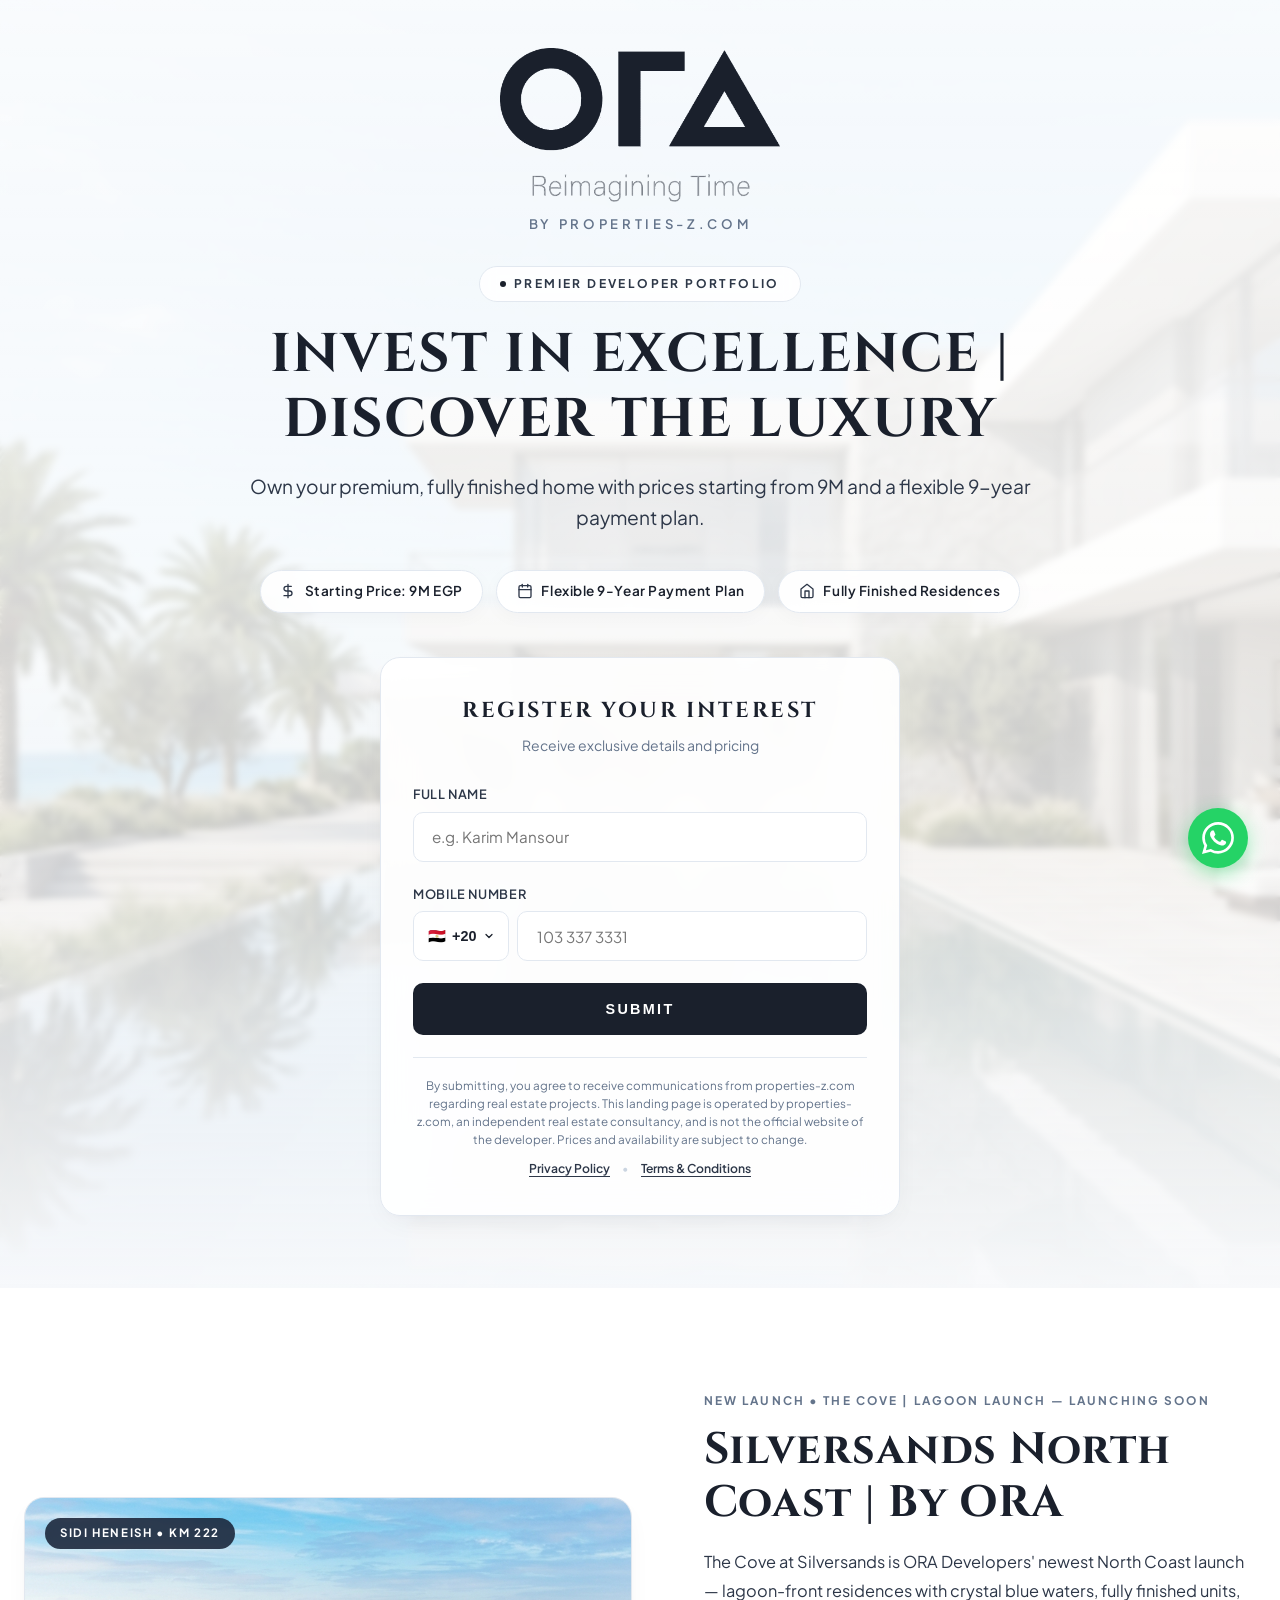
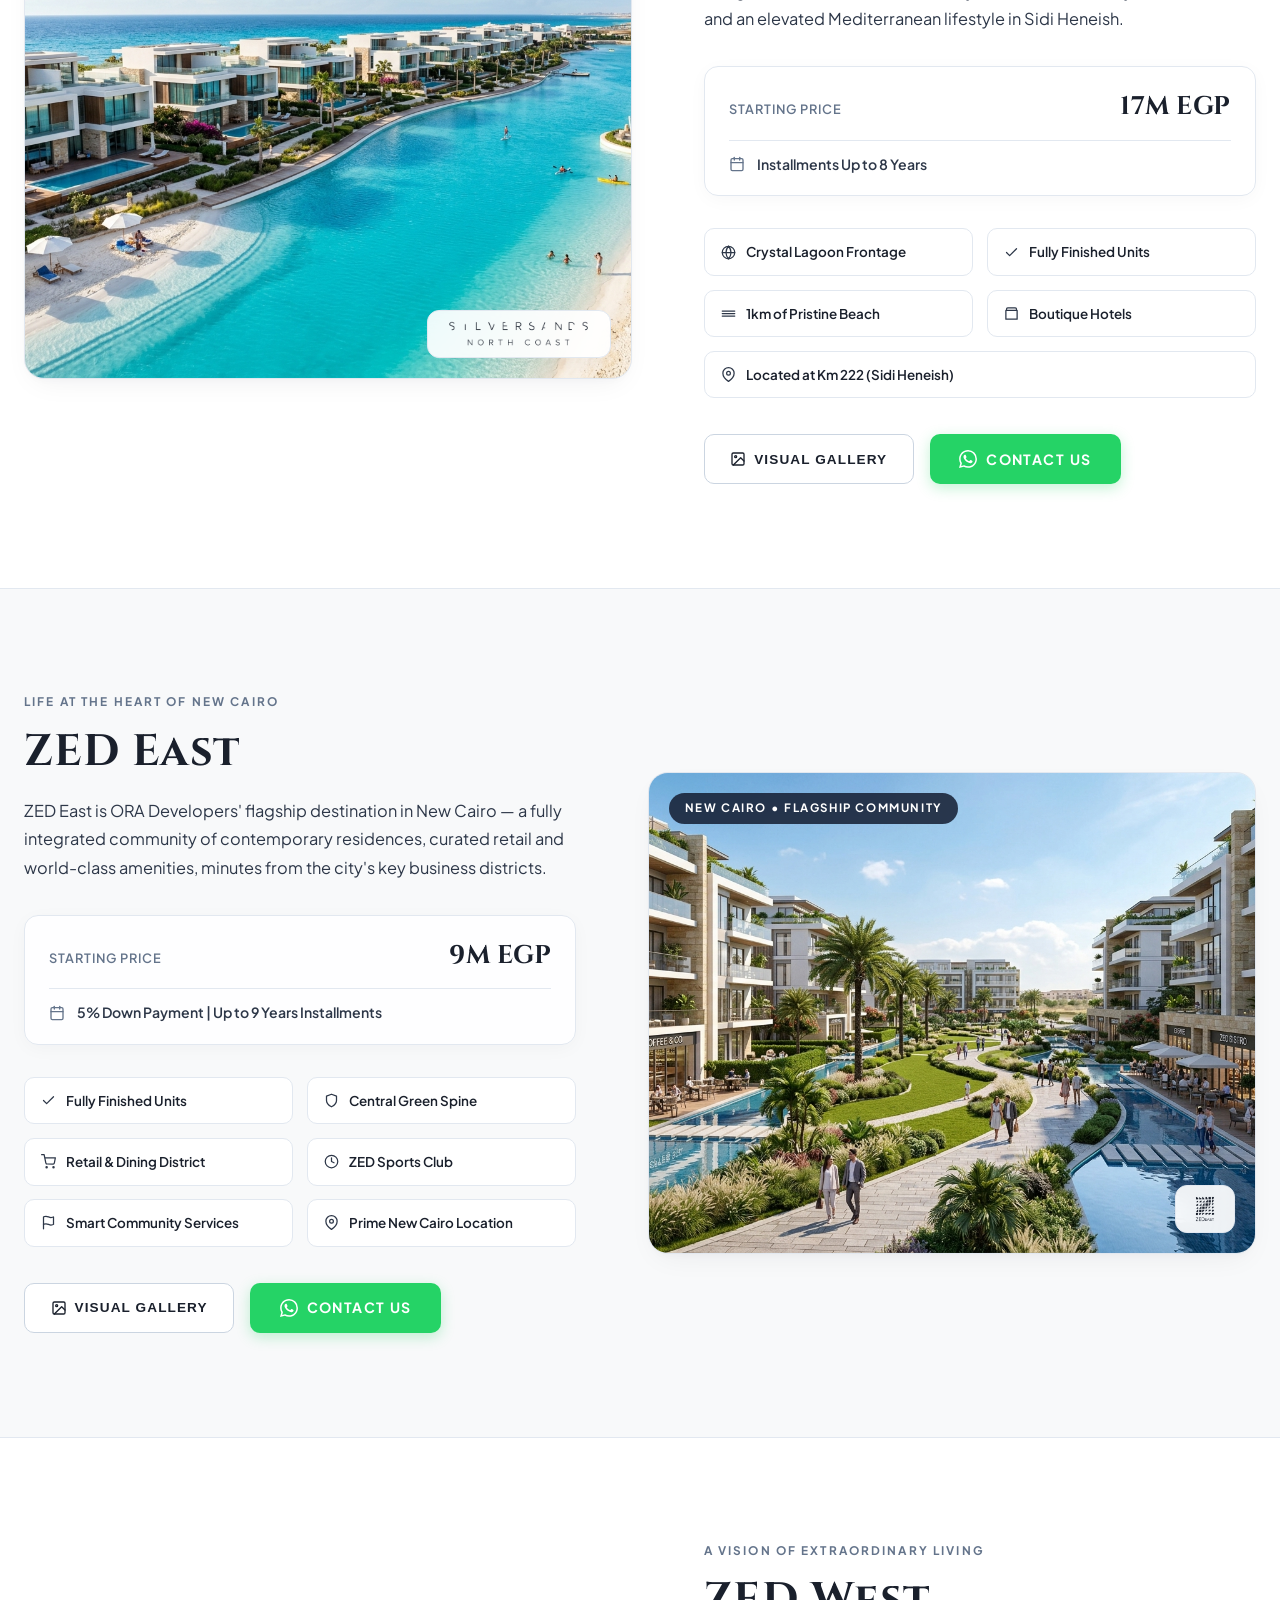
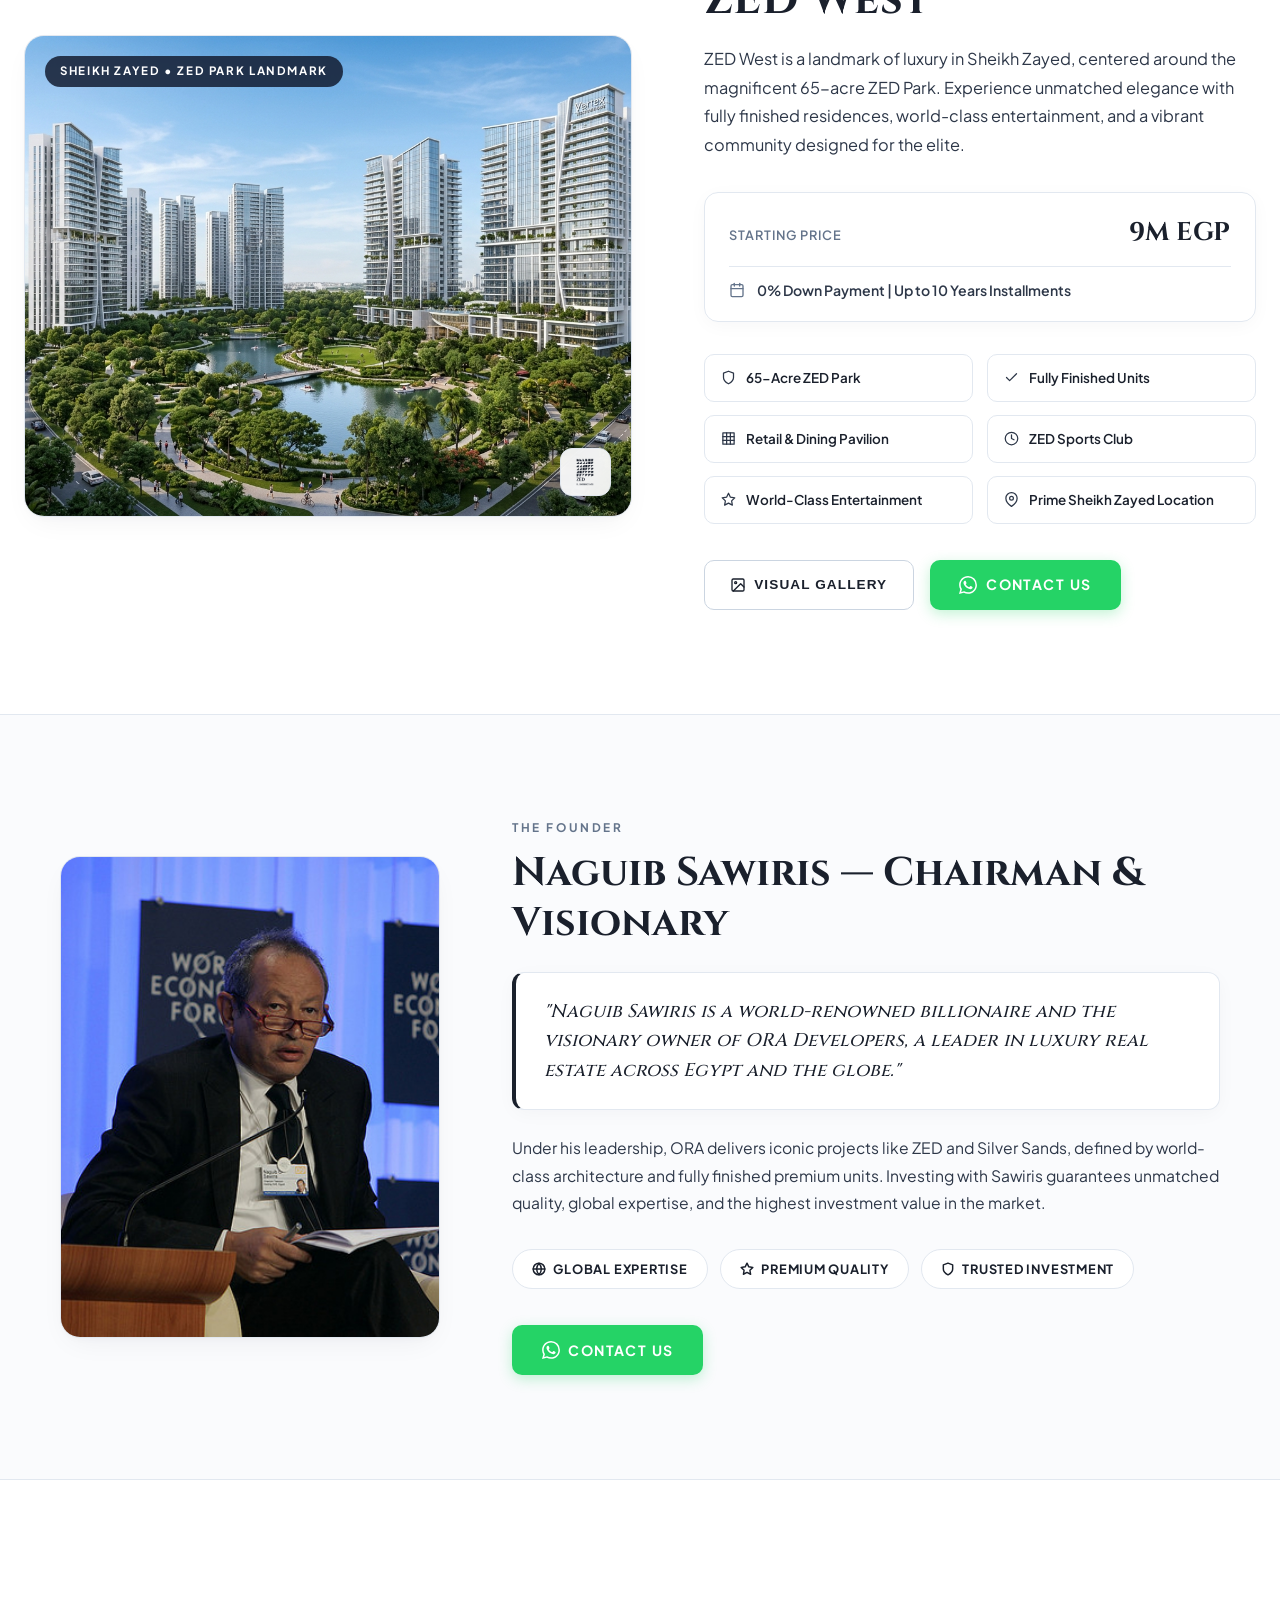
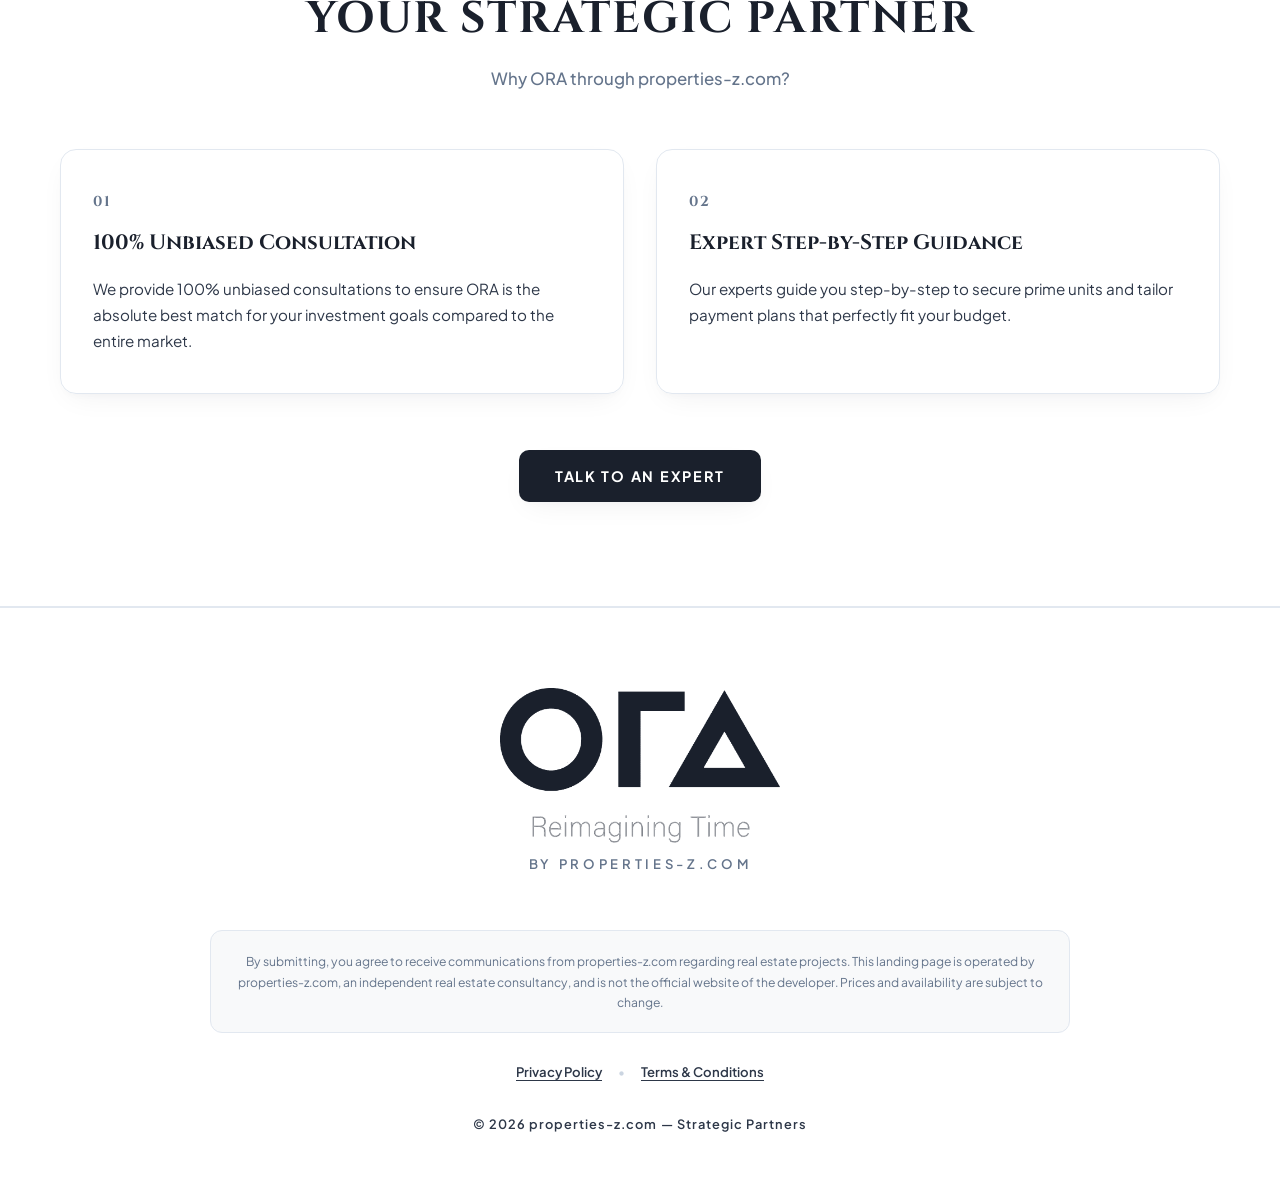
==== index.html @ 6a59c472 "Initial commit: ORA Developers premier portfolio landing page by properties-z.com" ====
<!DOCTYPE html>
<html lang="en">
<head>
  <meta charset="UTF-8">
  <meta name="viewport" content="width=device-width, initial-scale=1.0">
  <title>ORA Developers | Premier Portfolio (Silversands, ZED East & ZED West) — By properties-z.com</title>
  <meta name="description" content="Explore premier luxury developments by ORA Developers: Silversands North Coast, ZED East, and ZED West. Fully finished residences starting from 9M EGP with flexible payment plans up to 10 years.">
  
  <!-- Open Graph Meta Tags -->
  <meta property="og:title" content="ORA Developers | Premier Luxury Portfolio — By properties-z.com">
  <meta property="og:description" content="Invest in Excellence | Discover The Luxury. Silversands North Coast, ZED East, and ZED West. Fully finished residences starting from 9M EGP.">
  <meta property="og:type" content="website">
  <meta property="og:image" content="assets/images/hero.jpg">
  
  <!-- Google Fonts: Cinzel (Editorial Luxury Serif) & Plus Jakarta Sans (Modern Sans) -->
  <link rel="preconnect" href="https://fonts.googleapis.com">
  <link rel="preconnect" href="https://fonts.gstatic.com" crossorigin>
  <link href="https://fonts.googleapis.com/css2?family=Cinzel:wght@400;500;600;700;800&family=Plus+Jakarta+Sans:wght@300;400;500;600;700;800&display=swap" rel="stylesheet">
  
  <!-- Calm Luxury Stylesheet (Strict Zero Gold Policy) -->
  <link rel="stylesheet" href="assets/css/styles.css">
</head>
<body>

  <!-- =========================================================================
       1. HERO SECTION (INVEST IN EXCELLENCE — DISCOVER THE LUXURY)
       Starts directly at top of viewport (top: 0). Strictly NO Sticky Header Bar.
       ========================================================================= -->
  <header class="hero-wrapper" id="hero">
    <img src="assets/images/hero.jpg" alt="ORA Developers Luxury Master Development" class="hero-bg-image">
    <div class="hero-overlay"></div>

    <div class="hero-content">
      
      <!-- Top Center Branding: Official ORA Developers logo (Size XL) with 'By properties-z.com' -->
      <div class="brand-container">
        <img src="assets/images/ora_logo.png" alt="ORA Developers" class="official-brand-logo-xl">
        <div class="brand-subbranding">By properties-z.com</div>
      </div>

      <!-- Pre-title / Badge -->
      <div class="portfolio-badge">
        <span class="portfolio-badge-dot"></span>
        PREMIER DEVELOPER PORTFOLIO
      </div>

      <!-- Main Headline -->
      <h1 class="hero-headline">Invest in Excellence | Discover The Luxury</h1>

      <!-- Subtitle -->
      <p class="hero-subtitle">
        Own your premium, fully finished home with prices starting from 9M and a flexible 9-year payment plan.
      </p>

      <!-- Key Highlights Line (Minimalist Badges) -->
      <div class="highlights-container">
        <div class="highlight-badge">
          <svg viewBox="0 0 24 24" fill="none" stroke="currentColor" stroke-width="2" stroke-linecap="round" stroke-linejoin="round">
            <path d="M12 2v20M17 5H9.5a3.5 3.5 0 0 0 0 7h5a3.5 3.5 0 0 1 0 7H6"></path>
          </svg>
          Starting Price: 9M EGP
        </div>

        <div class="highlight-badge">
          <svg viewBox="0 0 24 24" fill="none" stroke="currentColor" stroke-width="2" stroke-linecap="round" stroke-linejoin="round">
            <rect x="3" y="4" width="18" height="18" rx="2" ry="2"></rect>
            <line x1="16" y1="2" x2="16" y2="6"></line>
            <line x1="8" y1="2" x2="8" y2="6"></line>
            <line x1="3" y1="10" x2="21" y2="10"></line>
          </svg>
          Flexible 9-Year Payment Plan
        </div>

        <div class="highlight-badge">
          <svg viewBox="0 0 24 24" fill="none" stroke="currentColor" stroke-width="2" stroke-linecap="round" stroke-linejoin="round">
            <path d="M3 9l9-7 9 7v11a2 2 0 0 1-2 2H5a2 2 0 0 1-2-2z"></path>
            <polyline points="9 22 9 12 15 12 15 22"></polyline>
          </svg>
          Fully Finished Residences
        </div>
      </div>

      <!-- Lead Capture Form (Frosted Glass Container) -->
      <div class="lead-form-card">
        <div class="form-header">
          <h2 class="form-title">REGISTER YOUR INTEREST</h2>
          <p class="form-subtitle">Receive exclusive details and pricing</p>
        </div>

        <form id="interestLeadForm">
          
          <div class="form-group">
            <label for="fullName" class="form-label">Full Name</label>
            <input type="text" id="fullName" name="fullName" class="form-input" placeholder="e.g. Karim Mansour" required>
          </div>

          <div class="form-group">
            <label for="phoneNumber" class="form-label">Mobile Number</label>
            <div class="phone-input-group">
              
              <!-- International Country Code Selector Dropdown (Default +20 Egypt) -->
              <button type="button" class="country-select-button" id="countrySelectBtn" aria-label="Select Country Code">
                <span id="selectedCountryFlag">🇪🇬</span>
                <span id="selectedCountryCodeText">+20</span>
                <svg width="12" height="12" viewBox="0 0 24 24" fill="none" stroke="currentColor" stroke-width="2.5" stroke-linecap="round" stroke-linejoin="round">
                  <polyline points="6 9 12 15 18 9"></polyline>
                </svg>
              </button>
              
              <input type="hidden" id="selectedCountryCode" name="countryCode" value="+20">

              <div class="country-dropdown-menu" id="countryDropdownMenu">
                <input type="text" class="country-search-input" id="countrySearchInput" placeholder="Search country or code...">
                <div class="country-list-scroll" id="countryListContainer">
                  <!-- Populated dynamically via JS -->
                </div>
              </div>

              <input type="tel" id="phoneNumber" name="phoneNumber" class="form-input" placeholder="103 337 3331" required>
            </div>
          </div>

          <button type="submit" id="formSubmitBtn" class="btn-submit">
            SUBMIT
          </button>

          <!-- Legal Disclaimer Notice (Location A - Below Form) -->
          <div class="form-disclaimer-box">
            <p class="legal-notice-text">
              By submitting, you agree to receive communications from properties-z.com regarding real estate projects. This landing page is operated by properties-z.com, an independent real estate consultancy, and is not the official website of the developer. Prices and availability are subject to change.
            </p>
            
            <!-- Accessibility Links (Location A) -->
            <div class="legal-links-row">
              <a href="privacy.html" class="legal-link-clean">Privacy Policy</a>
              <span style="color: #CBD5E1;">•</span>
              <a href="terms.html" class="legal-link-clean">Terms &amp; Conditions</a>
            </div>
          </div>

        </form>
      </div>

    </div>
  </header>


  <!-- =========================================================================
       2. DEDICATED PROJECT SECTIONS
       ========================================================================= -->

  <!-- SECTION 1: SILVERSANDS NORTH COAST | BY ORA -->
  <section class="project-fullwidth-section section-bg-white" id="silversands">
    <div class="project-section-container">
      
      <!-- Architectural Visual Backdrop -->
      <div class="project-visual-column">
        <img src="assets/images/silversands.jpg" alt="Silversands North Coast The Cove Lagoon Launch Sidi Heneish" class="project-visual-image" loading="lazy">
        <div class="project-visual-badge-overlay">Sidi Heneish • Km 222</div>
        <div class="project-logo-badge-overlay">
          <img src="assets/images/silversands_logo.png" alt="Silversands North Coast">
        </div>
      </div>

      <!-- Project Narrative & Information Suite -->
      <div class="project-info-column">
        <div class="project-header-badge">
          NEW LAUNCH • THE COVE | LAGOON LAUNCH — LAUNCHING SOON
        </div>
        
        <h2 class="project-title">Silversands North Coast | By ORA</h2>
        
        <p class="project-narrative-text">
          The Cove at Silversands is ORA Developers' newest North Coast launch — lagoon-front residences with crystal blue waters, fully finished units, and an elevated Mediterranean lifestyle in Sidi Heneish.
        </p>

        <!-- Dedicated Financial Box -->
        <div class="project-financial-box">
          <div class="financial-price-row">
            <span class="financial-label">Starting Price</span>
            <span class="financial-price-val">17M EGP</span>
          </div>
          <div class="financial-terms-row">
            <svg width="16" height="16" viewBox="0 0 24 24" fill="none" stroke="currentColor" stroke-width="2" stroke-linecap="round" stroke-linejoin="round">
              <rect x="3" y="4" width="18" height="18" rx="2" ry="2"></rect>
              <line x1="16" y1="2" x2="16" y2="6"></line>
              <line x1="8" y1="2" x2="8" y2="6"></line>
              <line x1="3" y1="10" x2="21" y2="10"></line>
            </svg>
            <span>Installments Up to 8 Years</span>
          </div>
        </div>

        <!-- Clean Minimalist Highlights Grid -->
        <div class="project-highlights-grid">
          <div class="project-highlight-item">
            <svg viewBox="0 0 24 24" fill="none" stroke="currentColor" stroke-width="2" stroke-linecap="round" stroke-linejoin="round">
              <circle cx="12" cy="12" r="10"></circle>
              <path d="M12 2a14.5 14.5 0 0 0 0 20 14.5 14.5 0 0 0 0-20"></path>
              <path d="M2 12h20"></path>
            </svg>
            Crystal Lagoon Frontage
          </div>
          <div class="project-highlight-item">
            <svg viewBox="0 0 24 24" fill="none" stroke="currentColor" stroke-width="2" stroke-linecap="round" stroke-linejoin="round">
              <polyline points="20 6 9 17 4 12"></polyline>
            </svg>
            Fully Finished Units
          </div>
          <div class="project-highlight-item">
            <svg viewBox="0 0 24 24" fill="none" stroke="currentColor" stroke-width="2" stroke-linecap="round" stroke-linejoin="round">
              <path d="M2 12h20M2 16h20M2 8h20"></path>
            </svg>
            1km of Pristine Beach
          </div>
          <div class="project-highlight-item">
            <svg viewBox="0 0 24 24" fill="none" stroke="currentColor" stroke-width="2" stroke-linecap="round" stroke-linejoin="round">
              <path d="M3 21h18M3 7v14M21 7v14M6 3h12a2 2 0 0 1 2 2v2H4V5a2 2 0 0 1 2-2z"></path>
            </svg>
            Boutique Hotels
          </div>
          <div class="project-highlight-item" style="grid-column: 1 / -1;">
            <svg viewBox="0 0 24 24" fill="none" stroke="currentColor" stroke-width="2" stroke-linecap="round" stroke-linejoin="round">
              <path d="M21 10c0 7-9 13-9 13s-9-6-9-13a9 9 0 0 1 18 0z"></path>
              <circle cx="12" cy="10" r="3"></circle>
            </svg>
            Located at Km 222 (Sidi Heneish)
          </div>
        </div>

        <!-- Action Buttons -->
        <div class="project-actions-row">
          <button type="button" class="btn-gallery-trigger" data-gallery-trigger="silversands">
            <svg viewBox="0 0 24 24" fill="none" stroke="currentColor" stroke-width="2" stroke-linecap="round" stroke-linejoin="round">
              <rect x="3" y="3" width="18" height="18" rx="2" ry="2"></rect>
              <circle cx="8.5" cy="8.5" r="1.5"></circle>
              <polyline points="21 15 16 10 5 21"></polyline>
            </svg>
            Visual Gallery
          </button>

          <a href="https://wa.me/201033373331?text=Hello%2C%20I%20would%20like%20to%20inquire%20about%20Silversands%20The%20Cove" target="_blank" rel="noopener noreferrer" class="btn-whatsapp-cta">
            <svg viewBox="0 0 24 24">
              <path d="M17.472 14.382c-.297-.149-1.758-.867-2.03-.967-.273-.099-.471-.148-.67.15-.197.297-.767.966-.94 1.164-.173.199-.347.223-.644.075-.297-.15-1.255-.463-2.39-1.475-.883-.788-1.48-1.761-1.653-2.059-.173-.297-.018-.458.13-.606.134-.133.298-.347.446-.52.149-.174.198-.298.298-.497.099-.198.05-.371-.025-.52-.075-.149-.669-1.612-.916-2.207-.242-.579-.487-.5-.669-.51-.173-.008-.371-.01-.57-.01-.198 0-.52.074-.792.372-.272.297-1.04 1.016-1.04 2.479 0 1.462 1.065 2.875 1.213 3.074.149.198 2.096 3.2 5.077 4.487.709.306 1.262.489 1.694.625.712.227 1.36.195 1.871.118.571-.085 1.758-.719 2.006-1.413.248-.694.248-1.289.173-1.413-.074-.124-.272-.198-.57-.347m-5.421 7.403h-.004a9.87 9.87 0 01-5.031-1.378l-.361-.214-3.741.982.998-3.648-.235-.374a9.86 9.86 0 01-1.51-5.26c.001-5.45 4.436-9.884 9.888-9.884 2.64 0 5.122 1.03 6.988 2.898a9.825 9.825 0 012.893 6.994c-.003 5.45-4.437 9.884-9.885 9.884m8.413-18.297A11.815 11.815 0 0012.05 0C5.495 0 .16 5.335.157 11.892c0 2.096.547 4.142 1.588 5.945L0 24l6.335-1.662c1.746.953 3.71 1.455 5.711 1.456h.005c6.554 0 11.89-5.335 11.893-11.893a11.821 11.821 0 00-3.48-8.414z"/>
            </svg>
            CONTACT US
          </a>
        </div>

      </div>

    </div>
  </section>


  <!-- SECTION 2: ZED EAST (NEW CAIRO) -->
  <section class="project-fullwidth-section section-bg-stone" id="zed-east">
    <div class="project-section-container reverse-layout">
      
      <!-- Architectural Visual Backdrop -->
      <div class="project-visual-column">
        <img src="assets/images/zed_east.jpg" alt="ZED East New Cairo ORA Developers Luxury Community" class="project-visual-image" loading="lazy">
        <div class="project-visual-badge-overlay">New Cairo • Flagship Community</div>
        <div class="project-logo-badge-overlay">
          <img src="assets/images/zed_east_logo.png" alt="ZED East">
        </div>
      </div>

      <!-- Project Narrative & Information Suite -->
      <div class="project-info-column">
        <div class="project-header-badge">
          LIFE AT THE HEART OF NEW CAIRO
        </div>
        
        <h2 class="project-title">ZED East</h2>
        
        <p class="project-narrative-text">
          ZED East is ORA Developers' flagship destination in New Cairo — a fully integrated community of contemporary residences, curated retail and world-class amenities, minutes from the city's key business districts.
        </p>

        <!-- Dedicated Financial Box -->
        <div class="project-financial-box">
          <div class="financial-price-row">
            <span class="financial-label">Starting Price</span>
            <span class="financial-price-val">9M EGP</span>
          </div>
          <div class="financial-terms-row">
            <svg width="16" height="16" viewBox="0 0 24 24" fill="none" stroke="currentColor" stroke-width="2" stroke-linecap="round" stroke-linejoin="round">
              <rect x="3" y="4" width="18" height="18" rx="2" ry="2"></rect>
              <line x1="16" y1="2" x2="16" y2="6"></line>
              <line x1="8" y1="2" x2="8" y2="6"></line>
              <line x1="3" y1="10" x2="21" y2="10"></line>
            </svg>
            <span>5% Down Payment | Up to 9 Years Installments</span>
          </div>
        </div>

        <!-- Clean Minimalist Highlights Grid -->
        <div class="project-highlights-grid">
          <div class="project-highlight-item">
            <svg viewBox="0 0 24 24" fill="none" stroke="currentColor" stroke-width="2" stroke-linecap="round" stroke-linejoin="round">
              <polyline points="20 6 9 17 4 12"></polyline>
            </svg>
            Fully Finished Units
          </div>
          <div class="project-highlight-item">
            <svg viewBox="0 0 24 24" fill="none" stroke="currentColor" stroke-width="2" stroke-linecap="round" stroke-linejoin="round">
              <path d="M12 22s8-4 8-10V5l-8-3-8 3v7c0 6 8 10 8 10z"></path>
            </svg>
            Central Green Spine
          </div>
          <div class="project-highlight-item">
            <svg viewBox="0 0 24 24" fill="none" stroke="currentColor" stroke-width="2" stroke-linecap="round" stroke-linejoin="round">
              <circle cx="9" cy="21" r="1"></circle>
              <circle cx="20" cy="21" r="1"></circle>
              <path d="M1 1h4l2.68 13.39a2 2 0 0 0 2 1.61h9.72a2 2 0 0 0 2-1.61L23 6H6"></path>
            </svg>
            Retail &amp; Dining District
          </div>
          <div class="project-highlight-item">
            <svg viewBox="0 0 24 24" fill="none" stroke="currentColor" stroke-width="2" stroke-linecap="round" stroke-linejoin="round">
              <circle cx="12" cy="12" r="10"></circle>
              <path d="M12 6v6l4 2"></path>
            </svg>
            ZED Sports Club
          </div>
          <div class="project-highlight-item">
            <svg viewBox="0 0 24 24" fill="none" stroke="currentColor" stroke-width="2" stroke-linecap="round" stroke-linejoin="round">
              <path d="M4 15s1-1 4-1 5 2 8 2 4-1 4-1V3s-1 1-4 1-5-2-8-2-4 1-4 1z"></path>
              <line x1="4" y1="22" x2="4" y2="15"></line>
            </svg>
            Smart Community Services
          </div>
          <div class="project-highlight-item">
            <svg viewBox="0 0 24 24" fill="none" stroke="currentColor" stroke-width="2" stroke-linecap="round" stroke-linejoin="round">
              <path d="M21 10c0 7-9 13-9 13s-9-6-9-13a9 9 0 0 1 18 0z"></path>
              <circle cx="12" cy="10" r="3"></circle>
            </svg>
            Prime New Cairo Location
          </div>
        </div>

        <!-- Action Buttons -->
        <div class="project-actions-row">
          <button type="button" class="btn-gallery-trigger" data-gallery-trigger="zed_east">
            <svg viewBox="0 0 24 24" fill="none" stroke="currentColor" stroke-width="2" stroke-linecap="round" stroke-linejoin="round">
              <rect x="3" y="3" width="18" height="18" rx="2" ry="2"></rect>
              <circle cx="8.5" cy="8.5" r="1.5"></circle>
              <polyline points="21 15 16 10 5 21"></polyline>
            </svg>
            Visual Gallery
          </button>

          <a href="https://wa.me/201033373331?text=Hello%2C%20I%20would%20like%20to%20inquire%20about%20ZED%20East" target="_blank" rel="noopener noreferrer" class="btn-whatsapp-cta">
            <svg viewBox="0 0 24 24">
              <path d="M17.472 14.382c-.297-.149-1.758-.867-2.03-.967-.273-.099-.471-.148-.67.15-.197.297-.767.966-.94 1.164-.173.199-.347.223-.644.075-.297-.15-1.255-.463-2.39-1.475-.883-.788-1.48-1.761-1.653-2.059-.173-.297-.018-.458.13-.606.134-.133.298-.347.446-.52.149-.174.198-.298.298-.497.099-.198.05-.371-.025-.52-.075-.149-.669-1.612-.916-2.207-.242-.579-.487-.5-.669-.51-.173-.008-.371-.01-.57-.01-.198 0-.52.074-.792.372-.272.297-1.04 1.016-1.04 2.479 0 1.462 1.065 2.875 1.213 3.074.149.198 2.096 3.2 5.077 4.487.709.306 1.262.489 1.694.625.712.227 1.36.195 1.871.118.571-.085 1.758-.719 2.006-1.413.248-.694.248-1.289.173-1.413-.074-.124-.272-.198-.57-.347m-5.421 7.403h-.004a9.87 9.87 0 01-5.031-1.378l-.361-.214-3.741.982.998-3.648-.235-.374a9.86 9.86 0 01-1.51-5.26c.001-5.45 4.436-9.884 9.888-9.884 2.64 0 5.122 1.03 6.988 2.898a9.825 9.825 0 012.893 6.994c-.003 5.45-4.437 9.884-9.885 9.884m8.413-18.297A11.815 11.815 0 0012.05 0C5.495 0 .16 5.335.157 11.892c0 2.096.547 4.142 1.588 5.945L0 24l6.335-1.662c1.746.953 3.71 1.455 5.711 1.456h.005c6.554 0 11.89-5.335 11.893-11.893a11.821 11.821 0 00-3.48-8.414z"/>
            </svg>
            CONTACT US
          </a>
        </div>

      </div>

    </div>
  </section>


  <!-- SECTION 3: ZED WEST (SHEIKH ZAYED) -->
  <section class="project-fullwidth-section section-bg-white" id="zed-west">
    <div class="project-section-container">
      
      <!-- Architectural Visual Backdrop -->
      <div class="project-visual-column">
        <img src="assets/images/zed_west.jpg" alt="ZED West Sheikh Zayed Luxury Towers and 65-Acre ZED Park" class="project-visual-image" loading="lazy">
        <div class="project-visual-badge-overlay">Sheikh Zayed • ZED Park Landmark</div>
        <div class="project-logo-badge-overlay">
          <img src="assets/images/zed_west_logo.png" alt="ZED West">
        </div>
      </div>

      <!-- Project Narrative & Information Suite -->
      <div class="project-info-column">
        <div class="project-header-badge">
          A VISION OF EXTRAORDINARY LIVING
        </div>
        
        <h2 class="project-title">ZED West</h2>
        
        <p class="project-narrative-text">
          ZED West is a landmark of luxury in Sheikh Zayed, centered around the magnificent 65-acre ZED Park. Experience unmatched elegance with fully finished residences, world-class entertainment, and a vibrant community designed for the elite.
        </p>

        <!-- Dedicated Financial Box -->
        <div class="project-financial-box">
          <div class="financial-price-row">
            <span class="financial-label">Starting Price</span>
            <span class="financial-price-val">9M EGP</span>
          </div>
          <div class="financial-terms-row">
            <svg width="16" height="16" viewBox="0 0 24 24" fill="none" stroke="currentColor" stroke-width="2" stroke-linecap="round" stroke-linejoin="round">
              <rect x="3" y="4" width="18" height="18" rx="2" ry="2"></rect>
              <line x1="16" y1="2" x2="16" y2="6"></line>
              <line x1="8" y1="2" x2="8" y2="6"></line>
              <line x1="3" y1="10" x2="21" y2="10"></line>
            </svg>
            <span>0% Down Payment | Up to 10 Years Installments</span>
          </div>
        </div>

        <!-- Clean Minimalist Highlights Grid -->
        <div class="project-highlights-grid">
          <div class="project-highlight-item">
            <svg viewBox="0 0 24 24" fill="none" stroke="currentColor" stroke-width="2" stroke-linecap="round" stroke-linejoin="round">
              <path d="M12 22s8-4 8-10V5l-8-3-8 3v7c0 6 8 10 8 10z"></path>
            </svg>
            65-Acre ZED Park
          </div>
          <div class="project-highlight-item">
            <svg viewBox="0 0 24 24" fill="none" stroke="currentColor" stroke-width="2" stroke-linecap="round" stroke-linejoin="round">
              <polyline points="20 6 9 17 4 12"></polyline>
            </svg>
            Fully Finished Units
          </div>
          <div class="project-highlight-item">
            <svg viewBox="0 0 24 24" fill="none" stroke="currentColor" stroke-width="2" stroke-linecap="round" stroke-linejoin="round">
              <path d="M3 3h18v18H3z"></path>
              <path d="M9 3v18M15 3v18M3 9h18M3 15h18"></path>
            </svg>
            Retail &amp; Dining Pavilion
          </div>
          <div class="project-highlight-item">
            <svg viewBox="0 0 24 24" fill="none" stroke="currentColor" stroke-width="2" stroke-linecap="round" stroke-linejoin="round">
              <circle cx="12" cy="12" r="10"></circle>
              <path d="M12 6v6l4 2"></path>
            </svg>
            ZED Sports Club
          </div>
          <div class="project-highlight-item">
            <svg viewBox="0 0 24 24" fill="none" stroke="currentColor" stroke-width="2" stroke-linecap="round" stroke-linejoin="round">
              <polygon points="12 2 15.09 8.26 22 9.27 17 14.14 18.18 21.02 12 17.77 5.82 21.02 7 14.14 2 9.27 8.91 8.26 12 2"></polygon>
            </svg>
            World-Class Entertainment
          </div>
          <div class="project-highlight-item">
            <svg viewBox="0 0 24 24" fill="none" stroke="currentColor" stroke-width="2" stroke-linecap="round" stroke-linejoin="round">
              <path d="M21 10c0 7-9 13-9 13s-9-6-9-13a9 9 0 0 1 18 0z"></path>
              <circle cx="12" cy="10" r="3"></circle>
            </svg>
            Prime Sheikh Zayed Location
          </div>
        </div>

        <!-- Action Buttons -->
        <div class="project-actions-row">
          <button type="button" class="btn-gallery-trigger" data-gallery-trigger="zed_west">
            <svg viewBox="0 0 24 24" fill="none" stroke="currentColor" stroke-width="2" stroke-linecap="round" stroke-linejoin="round">
              <rect x="3" y="3" width="18" height="18" rx="2" ry="2"></rect>
              <circle cx="8.5" cy="8.5" r="1.5"></circle>
              <polyline points="21 15 16 10 5 21"></polyline>
            </svg>
            Visual Gallery
          </button>

          <a href="https://wa.me/201033373331?text=Hello%2C%20I%20would%20like%20to%20inquire%20about%20ZED%20West" target="_blank" rel="noopener noreferrer" class="btn-whatsapp-cta">
            <svg viewBox="0 0 24 24">
              <path d="M17.472 14.382c-.297-.149-1.758-.867-2.03-.967-.273-.099-.471-.148-.67.15-.197.297-.767.966-.94 1.164-.173.199-.347.223-.644.075-.297-.15-1.255-.463-2.39-1.475-.883-.788-1.48-1.761-1.653-2.059-.173-.297-.018-.458.13-.606.134-.133.298-.347.446-.52.149-.174.198-.298.298-.497.099-.198.05-.371-.025-.52-.075-.149-.669-1.612-.916-2.207-.242-.579-.487-.5-.669-.51-.173-.008-.371-.01-.57-.01-.198 0-.52.074-.792.372-.272.297-1.04 1.016-1.04 2.479 0 1.462 1.065 2.875 1.213 3.074.149.198 2.096 3.2 5.077 4.487.709.306 1.262.489 1.694.625.712.227 1.36.195 1.871.118.571-.085 1.758-.719 2.006-1.413.248-.694.248-1.289.173-1.413-.074-.124-.272-.198-.57-.347m-5.421 7.403h-.004a9.87 9.87 0 01-5.031-1.378l-.361-.214-3.741.982.998-3.648-.235-.374a9.86 9.86 0 01-1.51-5.26c.001-5.45 4.436-9.884 9.888-9.884 2.64 0 5.122 1.03 6.988 2.898a9.825 9.825 0 012.893 6.994c-.003 5.45-4.437 9.884-9.885 9.884m8.413-18.297A11.815 11.815 0 0012.05 0C5.495 0 .16 5.335.157 11.892c0 2.096.547 4.142 1.588 5.945L0 24l6.335-1.662c1.746.953 3.71 1.455 5.711 1.456h.005c6.554 0 11.89-5.335 11.893-11.893a11.821 11.821 0 00-3.48-8.414z"/>
            </svg>
            CONTACT US
          </a>
        </div>

      </div>

    </div>
  </section>


  <!-- =========================================================================
       3. THE FOUNDER SECTION (NAGUIB SAWIRIS)
       ========================================================================= -->
  <section class="founder-section" id="founder">
    <div class="founder-container">
      
      <!-- Portrait Visual -->
      <div class="founder-visual-wrap">
        <img src="assets/images/naguib_sawiris.jpg" alt="Naguib Sawiris Chairman ORA Developers" class="founder-portrait-img" loading="lazy">
      </div>

      <!-- Founder Narrative & Quote -->
      <div class="founder-info-wrap">
        <div class="founder-badge">
          THE FOUNDER
        </div>

        <h2 class="founder-name">
          Naguib Sawiris — Chairman &amp; Visionary
        </h2>

        <div class="founder-quote-box">
          <blockquote class="founder-quote">
            "Naguib Sawiris is a world-renowned billionaire and the visionary owner of ORA Developers, a leader in luxury real estate across Egypt and the globe."
          </blockquote>
        </div>

        <p class="founder-narrative">
          Under his leadership, ORA delivers iconic projects like ZED and Silver Sands, defined by world-class architecture and fully finished premium units. Investing with Sawiris guarantees unmatched quality, global expertise, and the highest investment value in the market.
        </p>

        <!-- Core Pillars -->
        <div class="founder-pillars-row">
          <div class="pillar-tag">
            <svg width="14" height="14" viewBox="0 0 24 24" fill="none" stroke="currentColor" stroke-width="2.5" stroke-linecap="round" stroke-linejoin="round">
              <circle cx="12" cy="12" r="10"></circle>
              <line x1="2" y1="12" x2="22" y2="12"></line>
              <path d="M12 2a15.3 15.3 0 0 1 4 10 15.3 15.3 0 0 1-4 10 15.3 15.3 0 0 1-4-10 15.3 15.3 0 0 1 4-10z"></path>
            </svg>
            Global Expertise
          </div>
          <div class="pillar-tag">
            <svg width="14" height="14" viewBox="0 0 24 24" fill="none" stroke="currentColor" stroke-width="2.5" stroke-linecap="round" stroke-linejoin="round">
              <polygon points="12 2 15.09 8.26 22 9.27 17 14.14 18.18 21.02 12 17.77 5.82 21.02 7 14.14 2 9.27 8.91 8.26 12 2"></polygon>
            </svg>
            Premium Quality
          </div>
          <div class="pillar-tag">
            <svg width="14" height="14" viewBox="0 0 24 24" fill="none" stroke="currentColor" stroke-width="2.5" stroke-linecap="round" stroke-linejoin="round">
              <path d="M12 22s8-4 8-10V5l-8-3-8 3v7c0 6 8 10 8 10z"></path>
            </svg>
            Trusted Investment
          </div>
        </div>

        <div>
          <a href="https://wa.me/201033373331?text=Hello%2C%20I%20would%20like%20to%20inquire%20about%20ORA%20Developers%20projects" target="_blank" rel="noopener noreferrer" class="btn-whatsapp-cta">
            <svg viewBox="0 0 24 24">
              <path d="M17.472 14.382c-.297-.149-1.758-.867-2.03-.967-.273-.099-.471-.148-.67.15-.197.297-.767.966-.94 1.164-.173.199-.347.223-.644.075-.297-.15-1.255-.463-2.39-1.475-.883-.788-1.48-1.761-1.653-2.059-.173-.297-.018-.458.13-.606.134-.133.298-.347.446-.52.149-.174.198-.298.298-.497.099-.198.05-.371-.025-.52-.075-.149-.669-1.612-.916-2.207-.242-.579-.487-.5-.669-.51-.173-.008-.371-.01-.57-.01-.198 0-.52.074-.792.372-.272.297-1.04 1.016-1.04 2.479 0 1.462 1.065 2.875 1.213 3.074.149.198 2.096 3.2 5.077 4.487.709.306 1.262.489 1.694.625.712.227 1.36.195 1.871.118.571-.085 1.758-.719 2.006-1.413.248-.694.248-1.289.173-1.413-.074-.124-.272-.198-.57-.347m-5.421 7.403h-.004a9.87 9.87 0 01-5.031-1.378l-.361-.214-3.741.982.998-3.648-.235-.374a9.86 9.86 0 01-1.51-5.26c.001-5.45 4.436-9.884 9.888-9.884 2.64 0 5.122 1.03 6.988 2.898a9.825 9.825 0 012.893 6.994c-.003 5.45-4.437 9.884-9.885 9.884m8.413-18.297A11.815 11.815 0 0012.05 0C5.495 0 .16 5.335.157 11.892c0 2.096.547 4.142 1.588 5.945L0 24l6.335-1.662c1.746.953 3.71 1.455 5.711 1.456h.005c6.554 0 11.89-5.335 11.893-11.893a11.821 11.821 0 00-3.48-8.414z"/>
            </svg>
            CONTACT US
          </a>
        </div>

      </div>

    </div>
  </section>


  <!-- =========================================================================
       4. YOUR STRATEGIC PARTNER SECTION
       ========================================================================= -->
  <section class="partner-section" id="partner">
    <div class="partner-container">
      
      <h2 class="partner-headline">Your Strategic Partner</h2>
      <p class="partner-subheadline">Why ORA through properties-z.com?</p>

      <div class="partner-cards-grid">
        
        <!-- Card 1 -->
        <div class="partner-card">
          <div class="partner-card-number">01</div>
          <h3 class="partner-card-title">100% Unbiased Consultation</h3>
          <p class="partner-card-desc">
            We provide 100% unbiased consultations to ensure ORA is the absolute best match for your investment goals compared to the entire market.
          </p>
        </div>

        <!-- Card 2 -->
        <div class="partner-card">
          <div class="partner-card-number">02</div>
          <h3 class="partner-card-title">Expert Step-by-Step Guidance</h3>
          <p class="partner-card-desc">
            Our experts guide you step-by-step to secure prime units and tailor payment plans that perfectly fit your budget.
          </p>
        </div>

      </div>

      <div class="partner-cta-wrap">
        <a href="https://wa.me/201033373331?text=Hello%2C%20I%20would%20like%20to%20consult%20with%20an%20expert%20about%20ORA%20Developers" target="_blank" rel="noopener noreferrer" class="btn-expert-cta">
          Talk to an Expert
        </a>
      </div>

    </div>
  </section>


  <!-- =========================================================================
       5. TECHNICAL FOOTER & COMPLIANCE
       ========================================================================= -->
  <footer class="footer-section">
    <div class="footer-container">
      
      <!-- Centered ORA Developers Logo with 'By properties-z.com' sub-branding -->
      <div class="brand-container" style="margin-bottom: 1.5rem;">
        <img src="assets/images/ora_logo.png" alt="ORA Developers" class="official-brand-logo-xl">
        <div class="brand-subbranding">By properties-z.com</div>
      </div>

      <!-- Legal Disclaimer (Location B) -->
      <div class="footer-disclaimer-box">
        <p class="footer-disclaimer-text">
          By submitting, you agree to receive communications from properties-z.com regarding real estate projects. This landing page is operated by properties-z.com, an independent real estate consultancy, and is not the official website of the developer. Prices and availability are subject to change.
        </p>
      </div>

      <!-- Legal Links (Location B) -->
      <div class="footer-links-row">
        <a href="privacy.html" class="legal-link-clean">Privacy Policy</a>
        <span style="color: #CBD5E1;">•</span>
        <a href="terms.html" class="legal-link-clean">Terms &amp; Conditions</a>
      </div>

      <!-- Signature -->
      <div class="footer-signature">
        © 2026 properties-z.com — Strategic Partners
      </div>

    </div>
  </footer>


  <!-- =========================================================================
       FLOATING WHATSAPP BUTTON (ROUND GREEN ICON-ONLY BUTTON)
       Linking directly to +201033373331 (No text labels)
       ========================================================================= -->
  <a href="https://wa.me/201033373331" target="_blank" rel="noopener noreferrer" class="floating-whatsapp-btn" aria-label="Chat on WhatsApp">
    <svg viewBox="0 0 24 24">
      <path d="M17.472 14.382c-.297-.149-1.758-.867-2.03-.967-.273-.099-.471-.148-.67.15-.197.297-.767.966-.94 1.164-.173.199-.347.223-.644.075-.297-.15-1.255-.463-2.39-1.475-.883-.788-1.48-1.761-1.653-2.059-.173-.297-.018-.458.13-.606.134-.133.298-.347.446-.52.149-.174.198-.298.298-.497.099-.198.05-.371-.025-.52-.075-.149-.669-1.612-.916-2.207-.242-.579-.487-.5-.669-.51-.173-.008-.371-.01-.57-.01-.198 0-.52.074-.792.372-.272.297-1.04 1.016-1.04 2.479 0 1.462 1.065 2.875 1.213 3.074.149.198 2.096 3.2 5.077 4.487.709.306 1.262.489 1.694.625.712.227 1.36.195 1.871.118.571-.085 1.758-.719 2.006-1.413.248-.694.248-1.289.173-1.413-.074-.124-.272-.198-.57-.347m-5.421 7.403h-.004a9.87 9.87 0 01-5.031-1.378l-.361-.214-3.741.982.998-3.648-.235-.374a9.86 9.86 0 01-1.51-5.26c.001-5.45 4.436-9.884 9.888-9.884 2.64 0 5.122 1.03 6.988 2.898a9.825 9.825 0 012.893 6.994c-.003 5.45-4.437 9.884-9.885 9.884m8.413-18.297A11.815 11.815 0 0012.05 0C5.495 0 .16 5.335.157 11.892c0 2.096.547 4.142 1.588 5.945L0 24l6.335-1.662c1.746.953 3.71 1.455 5.711 1.456h.005c6.554 0 11.89-5.335 11.893-11.893a11.821 11.821 0 00-3.48-8.414z"/>
    </svg>
  </a>


  <!-- =========================================================================
       SUBMISSION CONFIRMATION MODAL
       ========================================================================= -->
  <div class="lead-modal-backdrop" id="leadSuccessModal" role="dialog" aria-modal="true">
    <div class="lead-modal-card">
      <div class="modal-icon-circle">
        <svg viewBox="0 0 24 24" fill="none" stroke="currentColor" stroke-width="2.5" stroke-linecap="round" stroke-linejoin="round">
          <polyline points="20 6 9 17 4 12"></polyline>
        </svg>
      </div>
      <h3 class="modal-title">INQUIRY RECEIVED</h3>
      <p class="modal-desc">
        Thank you for your interest in <strong>ORA Developers</strong>. Your inquiry has been routed to our senior luxury real estate team. A consultant will reach out to you shortly with full brochures, unit inventory, and customized payment schedules.
      </p>

      <div style="display: flex; flex-direction: column; gap: 0.75rem;">
        <a id="modalWhatsAppBtn" href="https://wa.me/201033373331" target="_blank" rel="noopener noreferrer" class="btn-whatsapp-cta">
          <svg viewBox="0 0 24 24">
            <path d="M17.472 14.382c-.297-.149-1.758-.867-2.03-.967-.273-.099-.471-.148-.67.15-.197.297-.767.966-.94 1.164-.173.199-.347.223-.644.075-.297-.15-1.255-.463-2.39-1.475-.883-.788-1.48-1.761-1.653-2.059-.173-.297-.018-.458.13-.606.134-.133.298-.347.446-.52.149-.174.198-.298.298-.497.099-.198.05-.371-.025-.52-.075-.149-.669-1.612-.916-2.207-.242-.579-.487-.5-.669-.51-.173-.008-.371-.01-.57-.01-.198 0-.52.074-.792.372-.272.297-1.04 1.016-1.04 2.479 0 1.462 1.065 2.875 1.213 3.074.149.198 2.096 3.2 5.077 4.487.709.306 1.262.489 1.694.625.712.227 1.36.195 1.871.118.571-.085 1.758-.719 2.006-1.413.248-.694.248-1.289.173-1.413-.074-.124-.272-.198-.57-.347m-5.421 7.403h-.004a9.87 9.87 0 01-5.031-1.378l-.361-.214-3.741.982.998-3.648-.235-.374a9.86 9.86 0 01-1.51-5.26c.001-5.45 4.436-9.884 9.888-9.884 2.64 0 5.122 1.03 6.988 2.898a9.825 9.825 0 012.893 6.994c-.003 5.45-4.437 9.884-9.885 9.884m8.413-18.297A11.815 11.815 0 0012.05 0C5.495 0 .16 5.335.157 11.892c0 2.096.547 4.142 1.588 5.945L0 24l6.335-1.662c1.746.953 3.71 1.455 5.711 1.456h.005c6.554 0 11.89-5.335 11.893-11.893a11.821 11.821 0 00-3.48-8.414z"/>
          </svg>
          CHAT INSTANTLY ON WHATSAPP
        </a>

        <button type="button" id="modalCloseBtn" class="btn-submit" style="background: var(--bg-stone-100); color: var(--text-charcoal); border: 1px solid var(--border-light);">
          CLOSE
        </button>
      </div>

    </div>
  </div>


  <!-- =========================================================================
       VISUAL GALLERY LIGHTBOX MODAL
       ========================================================================= -->
  <div class="lead-modal-backdrop" id="galleryModal" role="dialog" aria-modal="true">
    <div class="gallery-modal-card">
      <div class="gallery-modal-header">
        <h3 class="gallery-modal-title" id="galleryModalTitle">Project Visual Gallery</h3>
        <button type="button" class="gallery-close-btn" id="galleryCloseBtn" aria-label="Close Gallery">&times;</button>
      </div>

      <div class="gallery-grid" id="galleryGrid">
        <!-- Injected dynamically via JS based on clicked project -->
      </div>
    </div>
  </div>


  <!-- Main JavaScript File -->
  <script src="assets/js/main.js"></script>
</body>
</html>
---- assets/css/styles.css ----
/* ==========================================================================
   ORA DEVELOPERS — PREMIER LUXURY PORTFOLIO (SILVERSANDS, ZED EAST, ZED WEST)
   By properties-z.com
   Aesthetic Architecture: Calm Luxury (STRICT ZERO GOLD POLICY)
   ========================================================================== */

:root {
  /* Strict Zero Gold Policy Architectural Palette */
  --bg-pure-white: #FFFFFF;
  --bg-alabaster: #FAFBFD;
  --bg-stone-50: #F8F9FA;
  --bg-stone-100: #F1F3F5;
  --bg-stone-200: #E9ECEF;
  
  --border-light: #E2E8F0;
  --border-medium: #CBD5E1;
  --border-subtle: rgba(226, 232, 240, 0.85);
  
  --text-charcoal: #1A202C;
  --text-slate-dark: #2D3748;
  --text-slate-muted: #64748B;
  --text-slate-light: #94A3B8;
  
  --accent-slate: #1E293B;
  --accent-charcoal-black: #0F172A;
  
  /* WhatsApp Vibrant Green */
  --whatsapp-green: #25D366;
  --whatsapp-green-hover: #20BD5A;
  
  /* Frosted Glass Cards */
  --card-bg-frosted: rgba(255, 255, 255, 0.92);
  --card-blur: 16px;
  
  /* Shadows */
  --shadow-subtle: 0 4px 20px -2px rgba(15, 23, 42, 0.04);
  --shadow-card: 0 10px 30px -10px rgba(15, 23, 42, 0.07), 0 4px 6px -2px rgba(15, 23, 42, 0.02);
  --shadow-card-hover: 0 20px 40px -12px rgba(15, 23, 42, 0.12), 0 8px 12px -4px rgba(15, 23, 42, 0.03);
  --shadow-dropdown: 0 20px 25px -5px rgba(0, 0, 0, 0.1), 0 8px 10px -6px rgba(0, 0, 0, 0.06);
}

* {
  margin: 0;
  padding: 0;
  box-sizing: border-box;
}

html {
  scroll-behavior: smooth;
  font-family: 'Plus Jakarta Sans', -apple-system, BlinkMacSystemFont, "Segoe UI", Roboto, sans-serif;
  background-color: var(--bg-alabaster);
  color: var(--text-charcoal);
  -webkit-font-smoothing: antialiased;
  -moz-osx-font-smoothing: grayscale;
}

body {
  margin: 0;
  padding: 0;
  background-color: var(--bg-alabaster);
  overflow-x: hidden;
  line-height: 1.6;
}

/* Typography Helpers */
.font-serif-luxury {
  font-family: 'Cinzel', 'Playfair Display', Georgia, serif;
}

.font-sans-modern {
  font-family: 'Plus Jakarta Sans', -apple-system, BlinkMacSystemFont, "Segoe UI", Roboto, sans-serif;
}

/* ==========================================================================
   HERO SECTION (INVEST IN EXCELLENCE — DISCOVER THE LUXURY)
   Starts directly at viewport top (top: 0). STRICTLY NO Sticky Header Bar.
   ========================================================================== */
.hero-wrapper {
  position: relative;
  width: 100%;
  min-height: 100vh;
  margin: 0;
  padding: 0;
  top: 0;
  overflow: hidden;
  display: flex;
  flex-direction: column;
  justify-content: space-between;
}

.hero-bg-image {
  position: absolute;
  top: 0;
  left: 0;
  width: 100%;
  height: 100%;
  object-fit: cover;
  object-position: center;
  z-index: 1;
  transform: scale(1.02);
  transition: transform 12s ease-out;
}

.hero-overlay {
  position: absolute;
  top: 0;
  left: 0;
  width: 100%;
  height: 100%;
  background: linear-gradient(
    180deg,
    rgba(255, 255, 255, 0.95) 0%,
    rgba(255, 255, 255, 0.88) 32%,
    rgba(255, 255, 255, 0.78) 65%,
    rgba(250, 251, 253, 0.98) 100%
  );
  z-index: 2;
  backdrop-filter: blur(3px);
  -webkit-backdrop-filter: blur(3px);
}

.hero-content {
  position: relative;
  z-index: 3;
  width: 100%;
  max-width: 1240px;
  margin: 0 auto;
  padding: 3rem 1.5rem 4.5rem 1.5rem;
  display: flex;
  flex-direction: column;
  align-items: center;
}

/* Brand Emblem & Official Logo */
.brand-container {
  display: flex;
  flex-direction: column;
  align-items: center;
  text-align: center;
  margin-bottom: 2rem;
}

.official-brand-logo-xl {
  width: 280px;
  max-width: 82vw;
  height: auto;
  display: block;
  margin: 0 auto 0.6rem auto;
  object-fit: contain;
  transition: transform 0.3s ease;
}

.official-brand-logo-xl:hover {
  transform: scale(1.02);
}

.brand-subbranding {
  font-family: 'Plus Jakarta Sans', sans-serif;
  font-size: 0.82rem;
  font-weight: 600;
  letter-spacing: 0.28em;
  text-transform: uppercase;
  color: var(--text-slate-muted);
}

/* Portfolio Pre-title Badge */
.portfolio-badge {
  display: inline-flex;
  align-items: center;
  gap: 0.5rem;
  padding: 0.45rem 1.25rem;
  background: rgba(255, 255, 255, 0.85);
  border: 1px solid var(--border-light);
  border-radius: 9999px;
  font-size: 0.75rem;
  font-weight: 700;
  letter-spacing: 0.2em;
  text-transform: uppercase;
  color: var(--text-slate-dark);
  margin-bottom: 1.25rem;
  backdrop-filter: blur(8px);
}

.portfolio-badge-dot {
  width: 6px;
  height: 6px;
  border-radius: 50%;
  background-color: var(--text-charcoal);
}

/* Main Headline */
.hero-headline {
  font-family: 'Cinzel', serif;
  font-size: clamp(2rem, 5vw, 3.4rem);
  font-weight: 700;
  line-height: 1.2;
  text-align: center;
  color: var(--text-charcoal);
  letter-spacing: 0.03em;
  max-width: 980px;
  margin-bottom: 1.15rem;
  text-transform: uppercase;
}

.hero-subtitle {
  font-size: clamp(1rem, 2vw, 1.2rem);
  font-weight: 400;
  text-align: center;
  color: var(--text-slate-dark);
  max-width: 780px;
  line-height: 1.65;
  margin-bottom: 2.25rem;
}

/* Key Highlights Line (Minimalist Badges) */
.highlights-container {
  display: flex;
  flex-wrap: wrap;
  justify-content: center;
  align-items: center;
  gap: 0.85rem;
  margin-bottom: 2.75rem;
  width: 100%;
  max-width: 980px;
}

.highlight-badge {
  display: inline-flex;
  align-items: center;
  gap: 0.55rem;
  padding: 0.6rem 1.2rem;
  background: var(--card-bg-frosted);
  border: 1px solid var(--border-light);
  border-radius: 9999px;
  font-size: 0.85rem;
  font-weight: 600;
  letter-spacing: 0.04em;
  color: var(--text-charcoal);
  backdrop-filter: blur(var(--card-blur));
  -webkit-backdrop-filter: blur(var(--card-blur));
  box-shadow: var(--shadow-subtle);
  transition: all 0.25s ease;
}

.highlight-badge:hover {
  border-color: var(--border-medium);
  transform: translateY(-2px);
  box-shadow: var(--shadow-card);
}

.highlight-badge svg {
  width: 16px;
  height: 16px;
  stroke: var(--text-slate-dark);
  flex-shrink: 0;
}

/* ==========================================================================
   LEAD CAPTURE FORM (FROSTED GLASS CONTAINER)
   ========================================================================== */
.lead-form-card {
  width: 100%;
  max-width: 520px;
  background: var(--card-bg-frosted);
  border: 1px solid var(--border-light);
  border-radius: 20px;
  padding: 2.25rem 2rem;
  box-shadow: var(--shadow-card);
  backdrop-filter: blur(var(--card-blur));
  -webkit-backdrop-filter: blur(var(--card-blur));
  position: relative;
  z-index: 10;
}

.form-header {
  text-align: center;
  margin-bottom: 1.75rem;
}

.form-title {
  font-family: 'Cinzel', serif;
  font-size: 1.35rem;
  font-weight: 700;
  letter-spacing: 0.12em;
  color: var(--text-charcoal);
  text-transform: uppercase;
  margin-bottom: 0.35rem;
}

.form-subtitle {
  font-size: 0.875rem;
  color: var(--text-slate-muted);
  font-weight: 400;
}

.form-group {
  margin-bottom: 1.35rem;
}

.form-label {
  display: block;
  font-size: 0.8rem;
  font-weight: 600;
  letter-spacing: 0.05em;
  text-transform: uppercase;
  color: var(--text-slate-dark);
  margin-bottom: 0.45rem;
}

.form-input {
  width: 100%;
  height: 50px;
  padding: 0 1.15rem;
  background: var(--bg-pure-white);
  border: 1px solid var(--border-light);
  border-radius: 10px;
  font-size: 0.95rem;
  font-family: inherit;
  color: var(--text-charcoal);
  transition: all 0.2s ease;
  outline: none;
}

.form-input:focus {
  border-color: var(--text-charcoal);
  box-shadow: 0 0 0 3px rgba(26, 32, 44, 0.08);
}

/* Country Selector & Phone Group */
.phone-input-group {
  display: flex;
  align-items: center;
  gap: 0.5rem;
  position: relative;
}

.country-select-button {
  height: 50px;
  padding: 0 0.85rem;
  background: var(--bg-pure-white);
  border: 1px solid var(--border-light);
  border-radius: 10px;
  display: flex;
  align-items: center;
  gap: 0.4rem;
  cursor: pointer;
  font-size: 0.9rem;
  font-weight: 600;
  color: var(--text-charcoal);
  transition: all 0.2s ease;
  flex-shrink: 0;
  user-select: none;
}

.country-select-button:hover,
.country-select-button:focus {
  border-color: var(--text-charcoal);
}

.country-dropdown-menu {
  position: absolute;
  top: 56px;
  left: 0;
  width: 290px;
  max-width: 90vw;
  background: var(--bg-pure-white);
  border: 1px solid var(--border-light);
  border-radius: 12px;
  box-shadow: var(--shadow-dropdown);
  z-index: 100;
  display: none;
  overflow: hidden;
  animation: fadeInDown 0.2s ease;
}

.country-dropdown-menu.active {
  display: block;
}

.country-search-input {
  width: 100%;
  height: 42px;
  padding: 0 0.9rem;
  border: none;
  border-bottom: 1px solid var(--border-light);
  outline: none;
  font-size: 0.85rem;
  background: var(--bg-stone-50);
}

.country-list-scroll {
  max-height: 230px;
  overflow-y: auto;
}

.country-option {
  padding: 0.6rem 0.9rem;
  display: flex;
  align-items: center;
  justify-content: space-between;
  cursor: pointer;
  font-size: 0.85rem;
  transition: background 0.15s ease;
}

.country-option:hover {
  background: var(--bg-stone-100);
}

.country-option.selected {
  background: var(--bg-stone-200);
  font-weight: 600;
}

/* Submit Button: Solid Dark Charcoal with White Uppercase Text */
.btn-submit {
  width: 100%;
  height: 52px;
  background: var(--text-charcoal);
  color: var(--bg-pure-white);
  border: none;
  border-radius: 10px;
  font-size: 0.9rem;
  font-weight: 700;
  letter-spacing: 0.16em;
  text-transform: uppercase;
  cursor: pointer;
  transition: all 0.25s ease;
  display: flex;
  align-items: center;
  justify-content: center;
  gap: 0.5rem;
  margin-top: 0.5rem;
}

.btn-submit:hover {
  background: var(--accent-charcoal-black);
  transform: translateY(-1px);
  box-shadow: 0 6px 16px rgba(15, 23, 42, 0.18);
}

.btn-submit:disabled {
  opacity: 0.7;
  cursor: not-allowed;
}

/* Form Disclaimer Box (Location A) */
.form-disclaimer-box {
  margin-top: 1.4rem;
  text-align: center;
  border-top: 1px solid var(--border-light);
  padding-top: 1.15rem;
}

.legal-notice-text {
  font-size: 0.73rem;
  line-height: 1.55;
  color: var(--text-slate-muted);
  margin-bottom: 0.65rem;
}

.legal-links-row {
  display: flex;
  align-items: center;
  justify-content: center;
  gap: 0.75rem;
  font-size: 0.76rem;
}

.legal-link-clean {
  color: var(--text-slate-dark);
  text-decoration: underline;
  text-underline-offset: 3px;
  font-weight: 600;
  transition: color 0.2s ease;
}

.legal-link-clean:hover {
  color: var(--text-charcoal);
}

/* ==========================================================================
   2. DEDICATED PROJECT SECTIONS
   ========================================================================== */
.project-fullwidth-section {
  width: 100%;
  padding: 6.5rem 1.5rem;
  position: relative;
  border-bottom: 1px solid var(--border-light);
}

.section-bg-white {
  background-color: var(--bg-pure-white);
}

.section-bg-stone {
  background-color: var(--bg-stone-50);
}

.project-section-container {
  width: 100%;
  max-width: 1240px;
  margin: 0 auto;
  display: grid;
  grid-template-columns: 1.1fr 1fr;
  gap: 4.5rem;
  align-items: center;
}

.project-section-container.reverse-layout {
  grid-template-columns: 1fr 1.1fr;
}

.project-section-container.reverse-layout .project-visual-column {
  order: 2;
}

.project-section-container.reverse-layout .project-info-column {
  order: 1;
}

/* Visual Column */
.project-visual-column {
  position: relative;
  border-radius: 20px;
  overflow: hidden;
  box-shadow: var(--shadow-card);
  border: 1px solid var(--border-light);
  background: var(--bg-stone-100);
}

.project-visual-image {
  width: 100%;
  height: 480px;
  object-fit: cover;
  display: block;
  transition: transform 0.8s cubic-bezier(0.16, 1, 0.3, 1);
}

.project-visual-column:hover .project-visual-image {
  transform: scale(1.035);
}

.project-visual-badge-overlay {
  position: absolute;
  top: 1.25rem;
  left: 1.25rem;
  background: rgba(15, 23, 42, 0.82);
  color: #FFFFFF;
  padding: 0.4rem 0.95rem;
  border-radius: 9999px;
  font-size: 0.72rem;
  font-weight: 700;
  letter-spacing: 0.14em;
  text-transform: uppercase;
  backdrop-filter: blur(8px);
}

.project-logo-badge-overlay {
  position: absolute;
  bottom: 1.25rem;
  right: 1.25rem;
  background: rgba(255, 255, 255, 0.92);
  padding: 0.55rem 0.95rem;
  border-radius: 12px;
  border: 1px solid var(--border-light);
  box-shadow: var(--shadow-subtle);
  backdrop-filter: blur(10px);
  display: flex;
  align-items: center;
  justify-content: center;
}

.project-logo-badge-overlay img {
  height: 28px;
  width: auto;
  object-fit: contain;
}

/* Project Info Column */
.project-info-column {
  display: flex;
  flex-direction: column;
}

.project-header-badge {
  display: inline-flex;
  align-items: center;
  gap: 0.4rem;
  font-size: 0.74rem;
  font-weight: 700;
  letter-spacing: 0.18em;
  text-transform: uppercase;
  color: var(--text-slate-muted);
  margin-bottom: 0.85rem;
}

.project-title {
  font-family: 'Cinzel', serif;
  font-size: clamp(2rem, 3.5vw, 2.75rem);
  font-weight: 700;
  letter-spacing: 0.02em;
  color: var(--text-charcoal);
  margin-bottom: 1.15rem;
  line-height: 1.2;
}

.project-narrative-text {
  font-size: 1.02rem;
  line-height: 1.75;
  color: var(--text-slate-dark);
  margin-bottom: 2rem;
}

/* Pricing & Terms Box */
.project-financial-box {
  background: var(--card-bg-frosted);
  border: 1px solid var(--border-light);
  border-radius: 14px;
  padding: 1.25rem 1.5rem;
  margin-bottom: 2rem;
  box-shadow: var(--shadow-subtle);
}

.financial-price-row {
  display: flex;
  justify-content: space-between;
  align-items: baseline;
  padding-bottom: 0.75rem;
  border-bottom: 1px solid var(--border-light);
  margin-bottom: 0.75rem;
}

.financial-label {
  font-size: 0.8rem;
  text-transform: uppercase;
  letter-spacing: 0.08em;
  color: var(--text-slate-muted);
  font-weight: 600;
}

.financial-price-val {
  font-family: 'Cinzel', serif;
  font-size: 1.6rem;
  font-weight: 700;
  color: var(--text-charcoal);
  letter-spacing: 0.02em;
}

.financial-terms-row {
  display: flex;
  align-items: center;
  gap: 0.75rem;
  font-size: 0.88rem;
  font-weight: 600;
  color: var(--text-slate-dark);
}

.financial-terms-row svg {
  stroke: var(--text-slate-muted);
  flex-shrink: 0;
}

/* Minimalist Highlights Grid */
.project-highlights-grid {
  display: grid;
  grid-template-columns: repeat(2, 1fr);
  gap: 0.85rem;
  margin-bottom: 2.25rem;
}

.project-highlight-item {
  display: flex;
  align-items: center;
  gap: 0.65rem;
  background: var(--bg-pure-white);
  border: 1px solid var(--border-light);
  padding: 0.75rem 1rem;
  border-radius: 10px;
  font-size: 0.84rem;
  font-weight: 600;
  color: var(--text-charcoal);
  transition: all 0.2s ease;
}

.project-highlight-item:hover {
  border-color: var(--border-medium);
  background: var(--bg-alabaster);
  transform: translateY(-1px);
}

.project-highlight-item svg {
  width: 15px;
  height: 15px;
  stroke: var(--text-slate-dark);
  flex-shrink: 0;
}

/* Action Buttons Row */
.project-actions-row {
  display: flex;
  align-items: center;
  gap: 1rem;
  flex-wrap: wrap;
}

/* Secondary Button: Visual Gallery */
.btn-gallery-trigger {
  display: inline-flex;
  align-items: center;
  gap: 0.5rem;
  padding: 0 1.6rem;
  height: 50px;
  background: var(--bg-pure-white);
  border: 1px solid var(--border-medium);
  border-radius: 10px;
  font-size: 0.85rem;
  font-weight: 700;
  letter-spacing: 0.08em;
  text-transform: uppercase;
  color: var(--text-charcoal);
  cursor: pointer;
  transition: all 0.25s ease;
  text-decoration: none;
}

.btn-gallery-trigger:hover {
  background: var(--bg-stone-100);
  border-color: var(--text-charcoal);
  transform: translateY(-1px);
}

.btn-gallery-trigger svg {
  width: 16px;
  height: 16px;
  stroke: currentColor;
}

/* Primary Button: Solid Green WhatsApp button (#25D366) reading 'CONTACT US' */
.btn-whatsapp-cta {
  display: inline-flex;
  align-items: center;
  justify-content: center;
  gap: 0.55rem;
  padding: 0 1.85rem;
  height: 50px;
  background-color: var(--whatsapp-green);
  color: #FFFFFF;
  border: none;
  border-radius: 10px;
  font-size: 0.88rem;
  font-weight: 700;
  letter-spacing: 0.1em;
  text-transform: uppercase;
  text-decoration: none;
  cursor: pointer;
  transition: all 0.25s ease;
  box-shadow: 0 4px 14px rgba(37, 211, 102, 0.28);
}

.btn-whatsapp-cta:hover {
  background-color: var(--whatsapp-green-hover);
  transform: translateY(-1px);
  box-shadow: 0 6px 18px rgba(37, 211, 102, 0.38);
}

.btn-whatsapp-cta svg {
  width: 18px;
  height: 18px;
  fill: currentColor;
  flex-shrink: 0;
}

/* ==========================================================================
   3. THE FOUNDER SECTION (NAGUIB SAWIRIS)
   ========================================================================== */
.founder-section {
  width: 100%;
  padding: 6.5rem 1.5rem;
  background-color: var(--bg-alabaster);
  border-bottom: 1px solid var(--border-light);
}

.founder-container {
  width: 100%;
  max-width: 1160px;
  margin: 0 auto;
  display: grid;
  grid-template-columns: 380px 1fr;
  gap: 4.5rem;
  align-items: center;
}

.founder-visual-wrap {
  position: relative;
  border-radius: 20px;
  overflow: hidden;
  box-shadow: var(--shadow-card);
  border: 1px solid var(--border-light);
  background: var(--bg-stone-100);
}

.founder-portrait-img {
  width: 100%;
  height: 480px;
  object-fit: cover;
  object-position: top center;
  display: block;
}

.founder-info-wrap {
  display: flex;
  flex-direction: column;
}

.founder-badge {
  display: inline-flex;
  align-items: center;
  gap: 0.45rem;
  font-size: 0.74rem;
  font-weight: 700;
  letter-spacing: 0.22em;
  text-transform: uppercase;
  color: var(--text-slate-muted);
  margin-bottom: 0.65rem;
}

.founder-name {
  font-family: 'Cinzel', serif;
  font-size: clamp(1.8rem, 3.2vw, 2.5rem);
  font-weight: 700;
  color: var(--text-charcoal);
  margin-bottom: 1.5rem;
  line-height: 1.25;
}

.founder-quote-box {
  background: var(--card-bg-frosted);
  border: 1px solid var(--border-light);
  border-left: 4px solid var(--text-charcoal);
  border-radius: 12px;
  padding: 1.5rem 1.75rem;
  margin-bottom: 1.5rem;
  box-shadow: var(--shadow-subtle);
}

.founder-quote {
  font-family: 'Cinzel', serif;
  font-size: 1.15rem;
  font-style: italic;
  font-weight: 500;
  line-height: 1.6;
  color: var(--text-charcoal);
}

.founder-narrative {
  font-size: 0.98rem;
  line-height: 1.75;
  color: var(--text-slate-dark);
  margin-bottom: 2rem;
}

.founder-pillars-row {
  display: flex;
  flex-wrap: wrap;
  gap: 0.75rem;
  margin-bottom: 2.25rem;
}

.pillar-tag {
  display: inline-flex;
  align-items: center;
  gap: 0.45rem;
  padding: 0.55rem 1.2rem;
  background: var(--bg-pure-white);
  border: 1px solid var(--border-light);
  border-radius: 9999px;
  font-size: 0.8rem;
  font-weight: 700;
  letter-spacing: 0.06em;
  text-transform: uppercase;
  color: var(--text-charcoal);
}

/* ==========================================================================
   4. YOUR STRATEGIC PARTNER SECTION
   ========================================================================== */
.partner-section {
  width: 100%;
  padding: 6.5rem 1.5rem;
  background-color: var(--bg-pure-white);
  border-bottom: 1px solid var(--border-light);
}

.partner-container {
  width: 100%;
  max-width: 1160px;
  margin: 0 auto;
  text-align: center;
}

.partner-headline {
  font-family: 'Cinzel', serif;
  font-size: clamp(2rem, 3.5vw, 2.75rem);
  font-weight: 700;
  letter-spacing: 0.04em;
  color: var(--text-charcoal);
  margin-bottom: 0.75rem;
  text-transform: uppercase;
}

.partner-subheadline {
  font-size: 1.05rem;
  color: var(--text-slate-muted);
  margin-bottom: 3.5rem;
  font-weight: 500;
}

.partner-cards-grid {
  display: grid;
  grid-template-columns: repeat(2, 1fr);
  gap: 2rem;
  margin-bottom: 3.5rem;
  text-align: left;
}

.partner-card {
  background: var(--card-bg-frosted);
  border: 1px solid var(--border-light);
  border-radius: 16px;
  padding: 2.5rem 2rem;
  box-shadow: var(--shadow-card);
  transition: all 0.3s ease;
  position: relative;
  overflow: hidden;
}

.partner-card:hover {
  transform: translateY(-3px);
  border-color: var(--border-medium);
  box-shadow: var(--shadow-card-hover);
}

.partner-card-number {
  font-family: 'Cinzel', serif;
  font-size: 0.9rem;
  font-weight: 700;
  letter-spacing: 0.15em;
  color: var(--text-slate-muted);
  margin-bottom: 0.85rem;
  text-transform: uppercase;
}

.partner-card-title {
  font-family: 'Cinzel', serif;
  font-size: 1.3rem;
  font-weight: 700;
  color: var(--text-charcoal);
  margin-bottom: 1rem;
}

.partner-card-desc {
  font-size: 0.95rem;
  line-height: 1.7;
  color: var(--text-slate-dark);
}

.partner-cta-wrap {
  display: flex;
  justify-content: center;
}

.btn-expert-cta {
  display: inline-flex;
  align-items: center;
  justify-content: center;
  gap: 0.55rem;
  padding: 0 2.25rem;
  height: 52px;
  background-color: var(--text-charcoal);
  color: #FFFFFF;
  border: none;
  border-radius: 10px;
  font-size: 0.9rem;
  font-weight: 700;
  letter-spacing: 0.12em;
  text-transform: uppercase;
  text-decoration: none;
  cursor: pointer;
  transition: all 0.25s ease;
  box-shadow: var(--shadow-card);
}

.btn-expert-cta:hover {
  background-color: var(--accent-charcoal-black);
  transform: translateY(-2px);
  box-shadow: var(--shadow-card-hover);
}

/* ==========================================================================
   5. TECHNICAL FOOTER & COMPLIANCE
   ========================================================================== */
.footer-section {
  width: 100%;
  padding: 5rem 1.5rem 3.5rem 1.5rem;
  background-color: var(--bg-pure-white);
  border-top: 1px solid var(--border-light);
  text-align: center;
}

.footer-container {
  width: 100%;
  max-width: 860px;
  margin: 0 auto;
  display: flex;
  flex-direction: column;
  align-items: center;
}

.footer-disclaimer-box {
  margin-top: 2rem;
  margin-bottom: 1.75rem;
  padding: 1.25rem 1.5rem;
  background: var(--bg-stone-50);
  border: 1px solid var(--border-light);
  border-radius: 12px;
}

.footer-disclaimer-text {
  font-size: 0.76rem;
  line-height: 1.65;
  color: var(--text-slate-muted);
}

.footer-links-row {
  display: flex;
  align-items: center;
  justify-content: center;
  gap: 1rem;
  font-size: 0.82rem;
  margin-bottom: 2rem;
}

.footer-signature {
  font-size: 0.8rem;
  font-weight: 600;
  letter-spacing: 0.08em;
  color: var(--text-slate-dark);
}

/* ==========================================================================
   FLOATING WHATSAPP BUTTON (ROUND GREEN ICON-ONLY BUTTON)
   Linking directly to +201033373331 (No text labels)
   ========================================================================== */
.floating-whatsapp-btn {
  position: fixed;
  bottom: 2rem;
  right: 2rem;
  width: 60px;
  height: 60px;
  border-radius: 50%;
  background-color: var(--whatsapp-green);
  color: #FFFFFF;
  display: flex;
  align-items: center;
  justify-content: center;
  box-shadow: 0 6px 20px rgba(37, 211, 102, 0.45);
  z-index: 999;
  cursor: pointer;
  transition: all 0.3s cubic-bezier(0.175, 0.885, 0.32, 1.275);
  text-decoration: none;
}

.floating-whatsapp-btn:hover {
  background-color: var(--whatsapp-green-hover);
  transform: scale(1.1);
  box-shadow: 0 10px 25px rgba(37, 211, 102, 0.55);
}

.floating-whatsapp-btn svg {
  width: 32px;
  height: 32px;
  fill: currentColor;
}

/* ==========================================================================
   MODAL DIALOGS (SUBMISSION CONFIRMATION & VISUAL GALLERY)
   ========================================================================== */
.lead-modal-backdrop {
  position: fixed;
  top: 0;
  left: 0;
  width: 100%;
  height: 100%;
  background: rgba(15, 23, 42, 0.7);
  backdrop-filter: blur(6px);
  -webkit-backdrop-filter: blur(6px);
  z-index: 1000;
  display: none;
  align-items: center;
  justify-content: center;
  padding: 1.5rem;
}

.lead-modal-backdrop.show {
  display: flex;
  animation: fadeIn 0.25s ease-out;
}

.lead-modal-card {
  width: 100%;
  max-width: 480px;
  background: var(--bg-pure-white);
  border: 1px solid var(--border-light);
  border-radius: 20px;
  padding: 2.5rem 2rem;
  box-shadow: var(--shadow-dropdown);
  text-align: center;
  position: relative;
  animation: scaleUp 0.25s ease-out;
}

.modal-icon-circle {
  width: 64px;
  height: 64px;
  border-radius: 50%;
  background: var(--bg-stone-100);
  border: 1px solid var(--border-light);
  display: flex;
  align-items: center;
  justify-content: center;
  margin: 0 auto 1.25rem auto;
}

.modal-icon-circle svg {
  width: 30px;
  height: 30px;
  stroke: var(--text-charcoal);
}

.modal-title {
  font-family: 'Cinzel', serif;
  font-size: 1.45rem;
  font-weight: 700;
  letter-spacing: 0.1em;
  color: var(--text-charcoal);
  margin-bottom: 0.75rem;
}

.modal-desc {
  font-size: 0.92rem;
  line-height: 1.65;
  color: var(--text-slate-muted);
  margin-bottom: 2rem;
}

/* Visual Gallery Modal */
.gallery-modal-card {
  width: 100%;
  max-width: 900px;
  background: var(--bg-pure-white);
  border: 1px solid var(--border-light);
  border-radius: 20px;
  padding: 2rem;
  box-shadow: var(--shadow-dropdown);
  position: relative;
  animation: scaleUp 0.25s ease-out;
  max-height: 90vh;
  overflow-y: auto;
}

.gallery-modal-header {
  display: flex;
  align-items: center;
  justify-content: space-between;
  border-bottom: 1px solid var(--border-light);
  padding-bottom: 1rem;
  margin-bottom: 1.5rem;
}

.gallery-modal-title {
  font-family: 'Cinzel', serif;
  font-size: 1.35rem;
  font-weight: 700;
  color: var(--text-charcoal);
  letter-spacing: 0.06em;
}

.gallery-close-btn {
  background: transparent;
  border: none;
  font-size: 1.5rem;
  line-height: 1;
  cursor: pointer;
  color: var(--text-slate-muted);
  padding: 0.25rem;
}

.gallery-close-btn:hover {
  color: var(--text-charcoal);
}

.gallery-grid {
  display: grid;
  grid-template-columns: repeat(2, 1fr);
  gap: 1.25rem;
}

.gallery-item {
  border-radius: 12px;
  overflow: hidden;
  border: 1px solid var(--border-light);
  box-shadow: var(--shadow-subtle);
  background: var(--bg-stone-50);
}

.gallery-item img {
  width: 100%;
  height: 260px;
  object-fit: cover;
  display: block;
  transition: transform 0.4s ease;
}

.gallery-item:hover img {
  transform: scale(1.03);
}

.gallery-item-caption {
  padding: 0.75rem 1rem;
  font-size: 0.82rem;
  font-weight: 600;
  color: var(--text-slate-dark);
  background: #FFFFFF;
  border-top: 1px solid var(--border-light);
}

/* Animations */
@keyframes fadeIn {
  from { opacity: 0; }
  to { opacity: 1; }
}

@keyframes fadeInDown {
  from { opacity: 0; transform: translateY(-8px); }
  to { opacity: 1; transform: translateY(0); }
}

@keyframes scaleUp {
  from { opacity: 0; transform: scale(0.96); }
  to { opacity: 1; transform: scale(1); }
}

@keyframes spin {
  from { transform: rotate(0deg); }
  to { transform: rotate(360deg); }
}

/* ==========================================================================
   MOBILE-FIRST RESPONSIVENESS (100% Mobile-Friendly Single Column Collapse)
   ========================================================================== */
@media (max-width: 992px) {
  .project-section-container,
  .project-section-container.reverse-layout {
    grid-template-columns: 1fr;
    gap: 3rem;
  }

  .project-section-container.reverse-layout .project-visual-column {
    order: 1;
  }

  .project-section-container.reverse-layout .project-info-column {
    order: 2;
  }

  .founder-container {
    grid-template-columns: 1fr;
    gap: 3rem;
    text-align: center;
  }

  .founder-portrait-img {
    height: 400px;
  }

  .founder-quote-box {
    text-align: left;
  }

  .founder-pillars-row {
    justify-content: center;
  }

  .partner-cards-grid {
    grid-template-columns: 1fr;
    gap: 1.5rem;
  }
}

@media (max-width: 640px) {
  .hero-content {
    padding: 2.25rem 1rem 3.5rem 1rem;
  }

  .official-brand-logo-xl {
    width: 220px;
  }

  .highlights-container {
    flex-direction: column;
    gap: 0.65rem;
    align-items: stretch;
  }

  .highlight-badge {
    justify-content: center;
    width: 100%;
  }

  .lead-form-card {
    padding: 1.75rem 1.25rem;
  }

  .project-highlights-grid {
    grid-template-columns: 1fr;
  }

  .project-visual-image {
    height: 320px;
  }

  .project-actions-row {
    flex-direction: column;
    width: 100%;
  }

  .btn-gallery-trigger,
  .btn-whatsapp-cta,
  .btn-expert-cta {
    width: 100%;
    justify-content: center;
  }

  .gallery-grid {
    grid-template-columns: 1fr;
  }

  .floating-whatsapp-btn {
    bottom: 1.25rem;
    right: 1.25rem;
    width: 52px;
    height: 52px;
  }

  .floating-whatsapp-btn svg {
    width: 28px;
    height: 28px;
  }
}
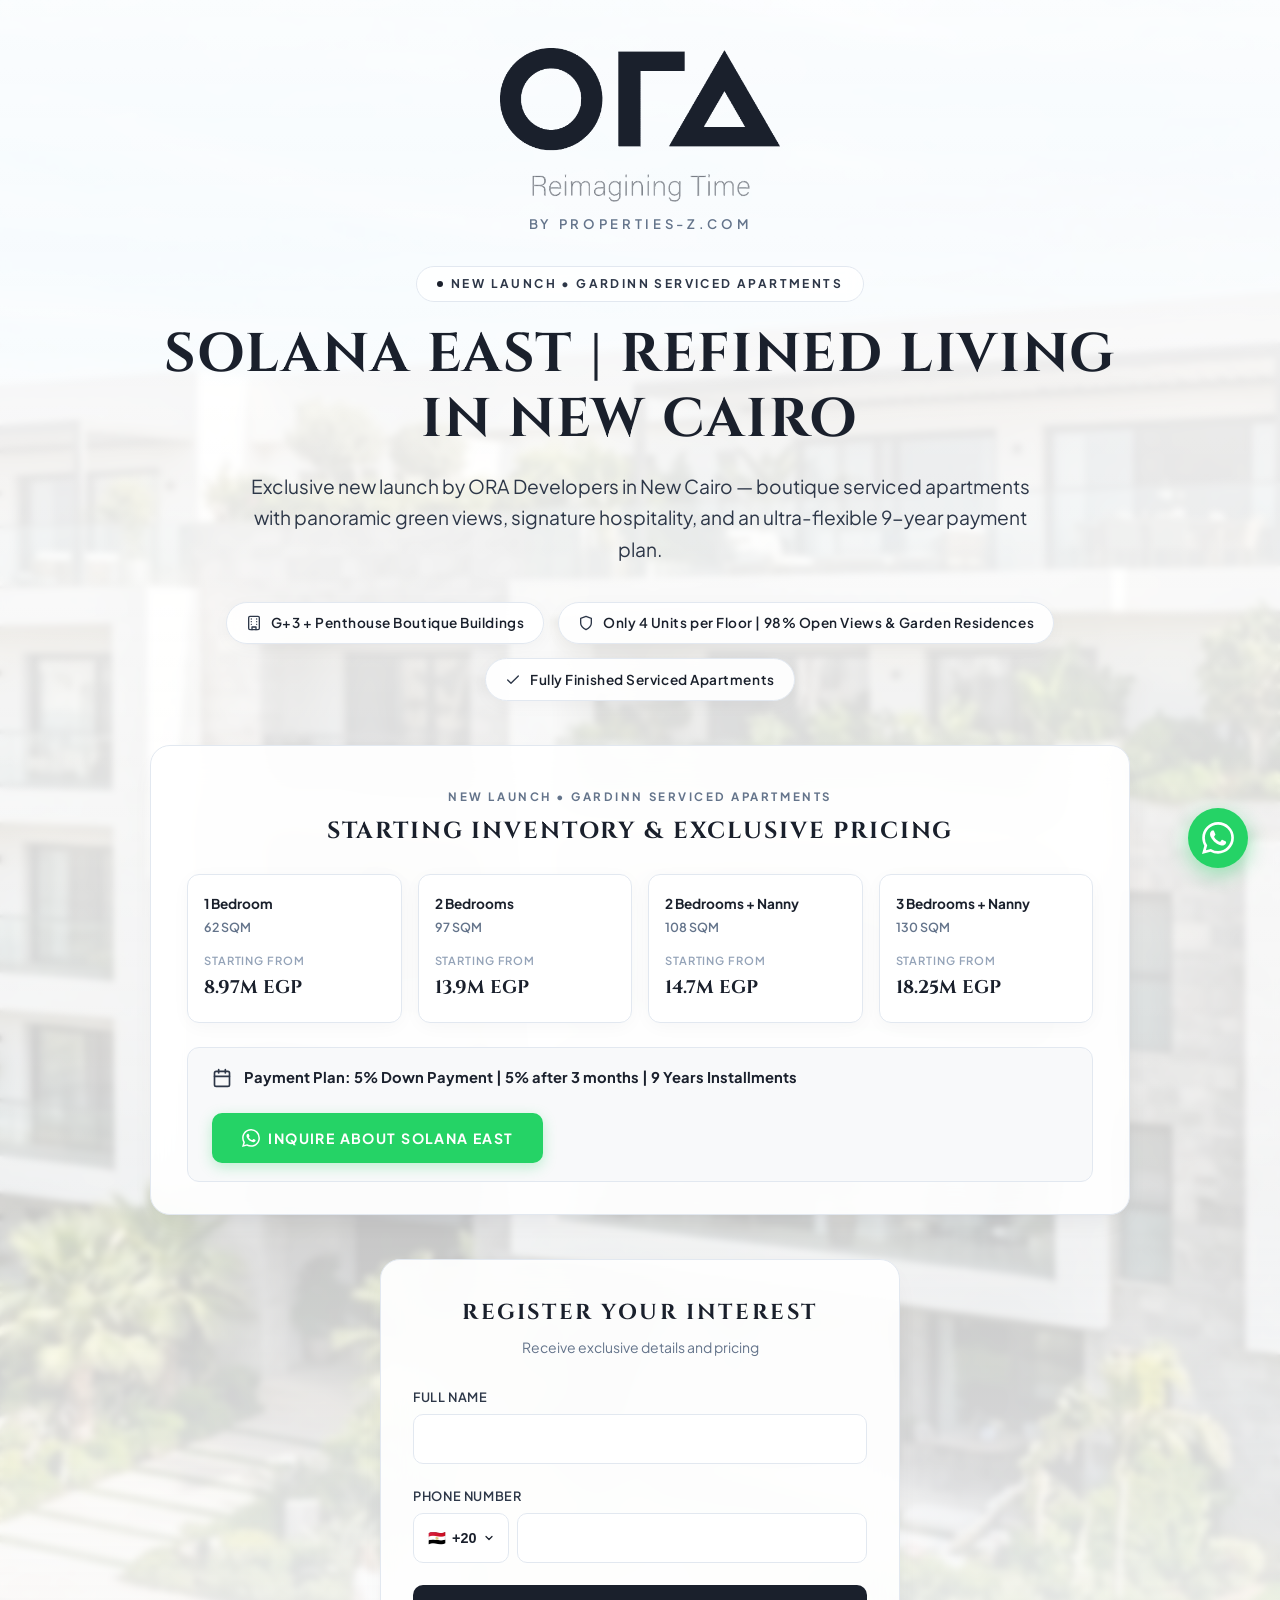
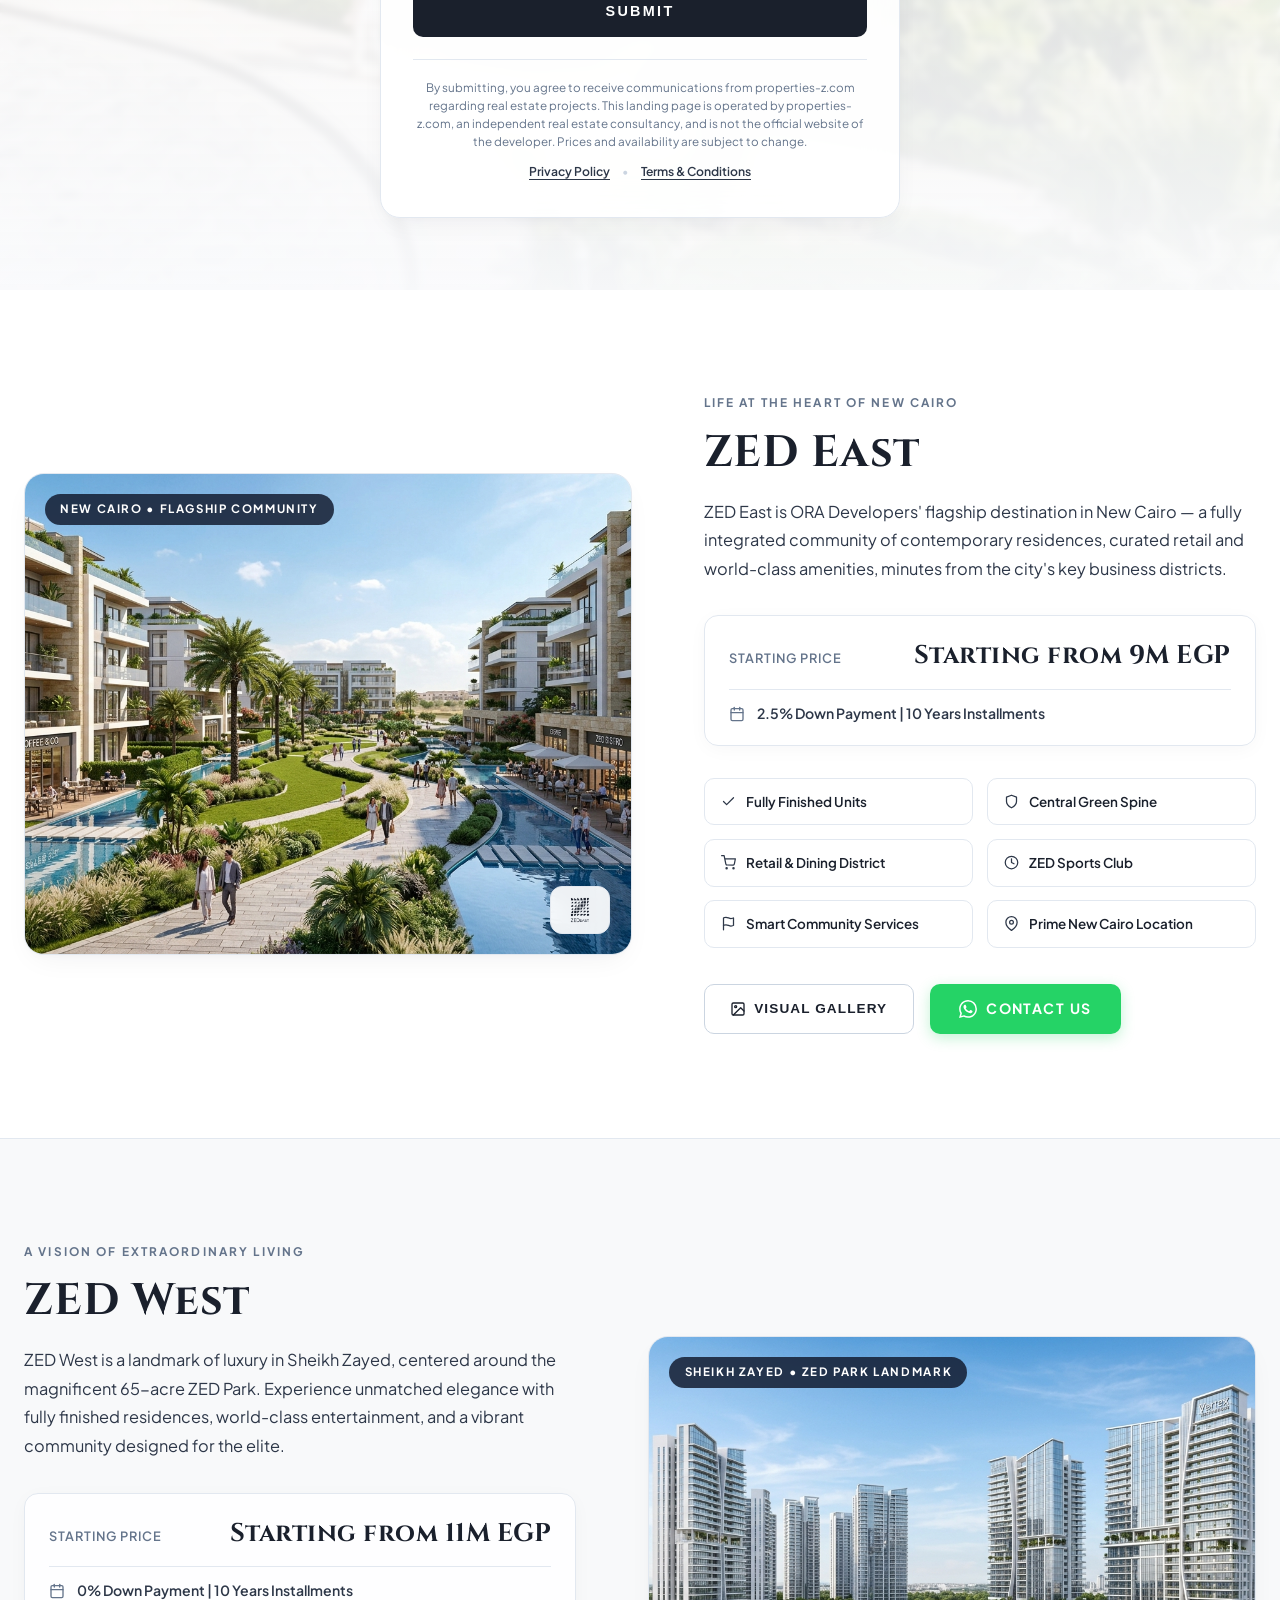
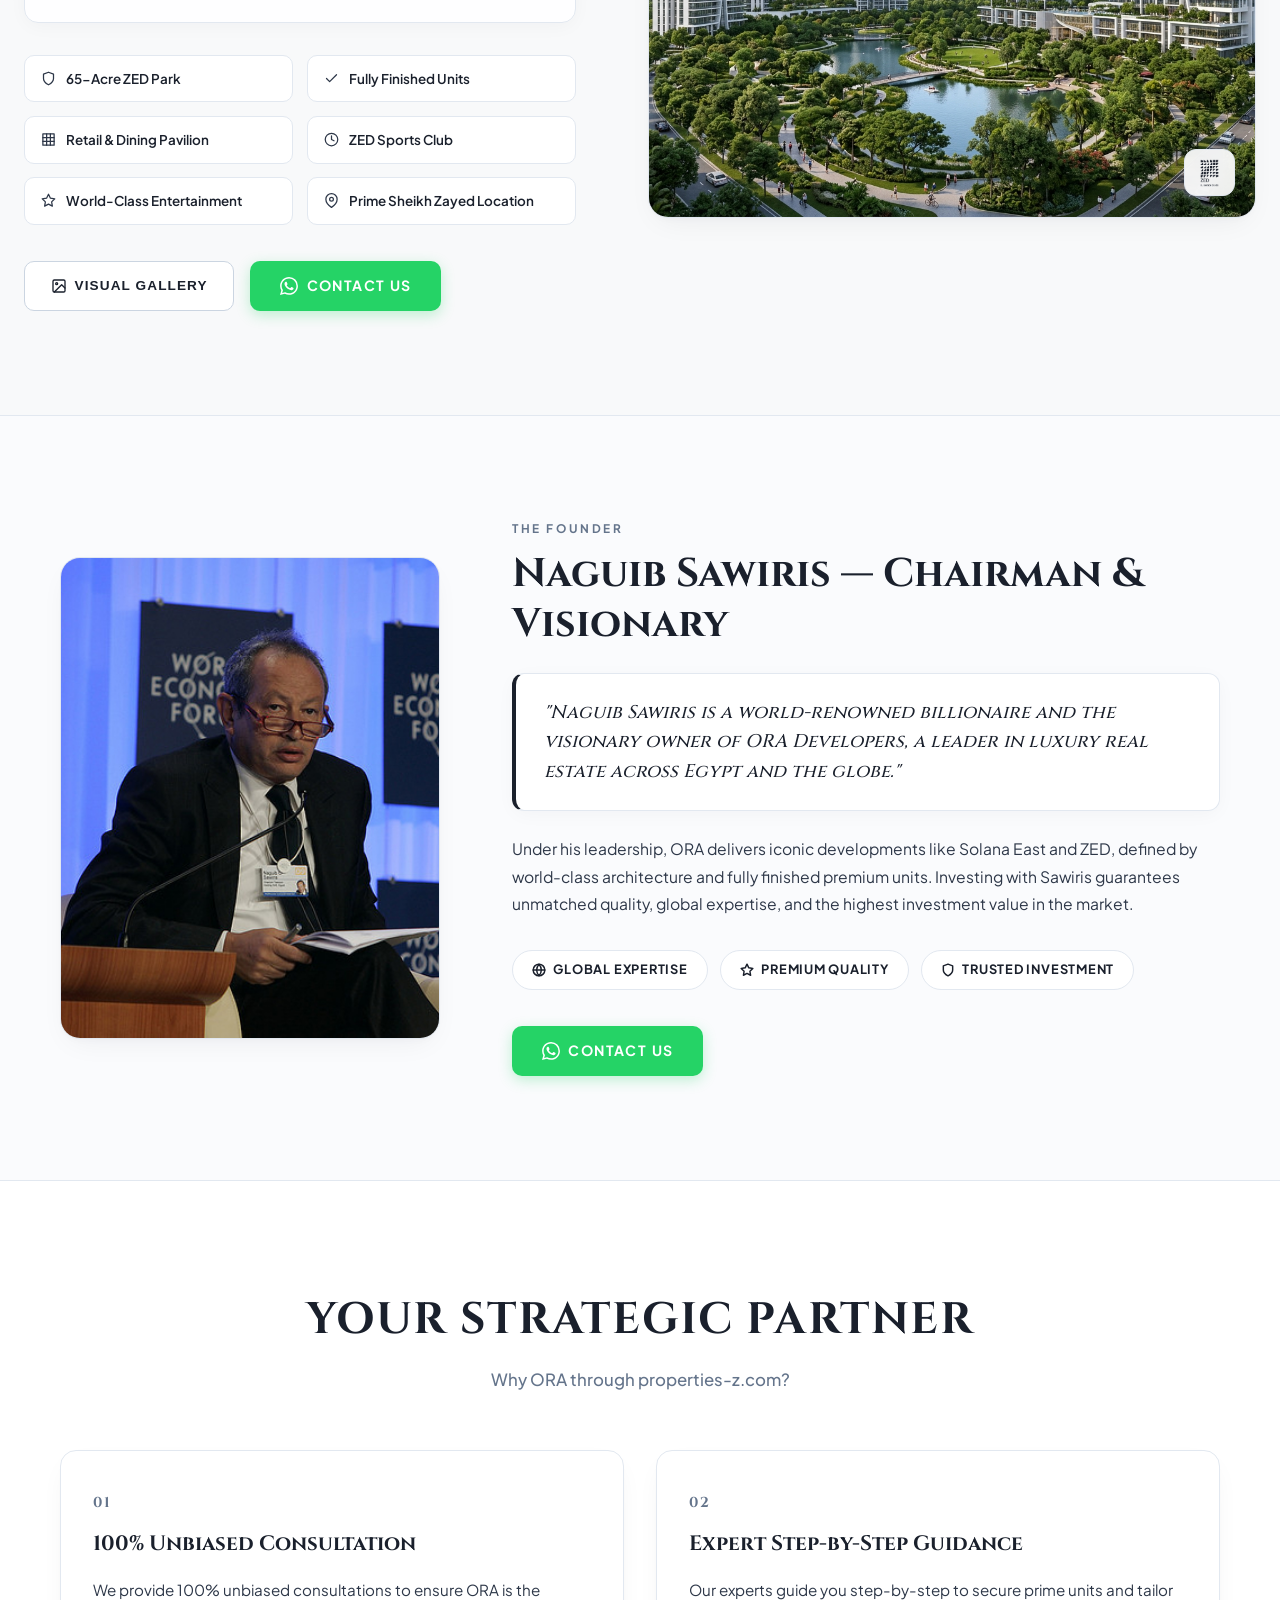
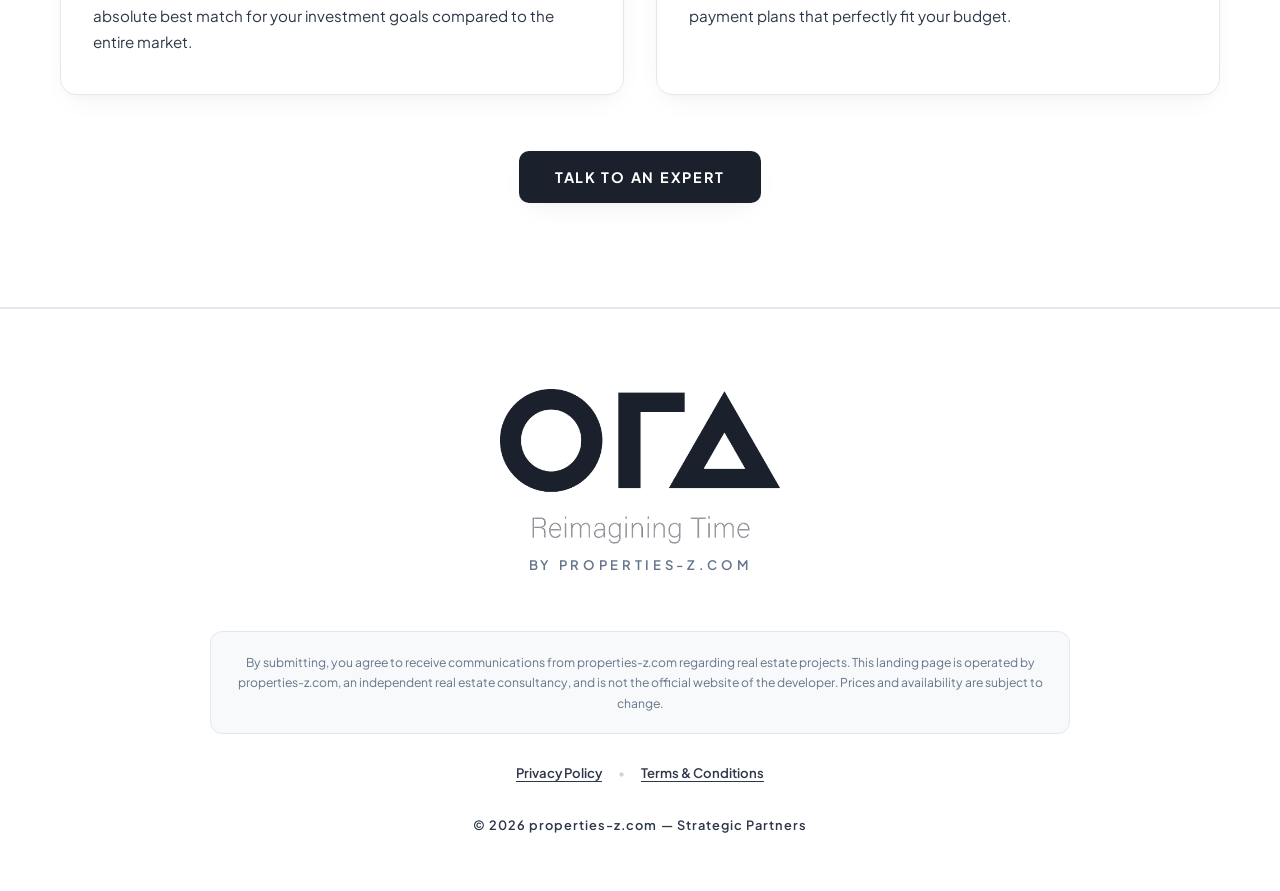
==== commit 16d02af9: "Spotlight Solana East Gardinn, update ZED East & West pricing, remove Silversands, remove form place" ====
--- a/index.html
+++ b/index.html
@@ -3,14 +3,14 @@
 <head>
   <meta charset="UTF-8">
   <meta name="viewport" content="width=device-width, initial-scale=1.0">
-  <title>ORA Developers | Premier Portfolio (Silversands, ZED East & ZED West) — By properties-z.com</title>
-  <meta name="description" content="Explore premier luxury developments by ORA Developers: Silversands North Coast, ZED East, and ZED West. Fully finished residences starting from 9M EGP with flexible payment plans up to 10 years.">
+  <title>ORA Developers | Solana East Gardinn, ZED East &amp; ZED West — By properties-z.com</title>
+  <meta name="description" content="Explore premier luxury developments by ORA Developers: Solana East (Gardinn Serviced Apartments), ZED East, and ZED West. Fully finished residences starting from 8.97M EGP with flexible payment plans up to 10 years.">
   
   <!-- Open Graph Meta Tags -->
-  <meta property="og:title" content="ORA Developers | Premier Luxury Portfolio — By properties-z.com">
-  <meta property="og:description" content="Invest in Excellence | Discover The Luxury. Silversands North Coast, ZED East, and ZED West. Fully finished residences starting from 9M EGP.">
+  <meta property="og:title" content="ORA Developers | Solana East Gardinn, ZED East &amp; ZED West — By properties-z.com">
+  <meta property="og:description" content="Exclusive Launch: Solana East Gardinn Serviced Apartments, ZED East &amp; ZED West. Fully finished residences starting from 8.97M EGP.">
   <meta property="og:type" content="website">
-  <meta property="og:image" content="assets/images/hero.jpg">
+  <meta property="og:image" content="assets/images/solana_east.jpg">
   
   <!-- Google Fonts: Cinzel (Editorial Luxury Serif) & Plus Jakarta Sans (Modern Sans) -->
   <link rel="preconnect" href="https://fonts.googleapis.com">
@@ -23,11 +23,11 @@
 <body>
 
   <!-- =========================================================================
-       1. HERO SECTION (INVEST IN EXCELLENCE — DISCOVER THE LUXURY)
+       1. HERO / MAIN SECTION SPOTLIGHT: SOLANA EAST (GARDINN)
        Starts directly at top of viewport (top: 0). Strictly NO Sticky Header Bar.
        ========================================================================= -->
   <header class="hero-wrapper" id="hero">
-    <img src="assets/images/hero.jpg" alt="ORA Developers Luxury Master Development" class="hero-bg-image">
+    <img src="assets/images/solana_east.jpg" alt="Solana East Gardinn Serviced Apartments New Cairo ORA Developers" class="hero-bg-image">
     <div class="hero-overlay"></div>
 
     <div class="hero-content">
@@ -41,46 +41,121 @@
       <!-- Pre-title / Badge -->
       <div class="portfolio-badge">
         <span class="portfolio-badge-dot"></span>
-        PREMIER DEVELOPER PORTFOLIO
+        NEW LAUNCH • GARDINN SERVICED APARTMENTS
       </div>
 
       <!-- Main Headline -->
-      <h1 class="hero-headline">Invest in Excellence | Discover The Luxury</h1>
+      <h1 class="hero-headline">Solana East | Refined Living in New Cairo</h1>
 
       <!-- Subtitle -->
       <p class="hero-subtitle">
-        Own your premium, fully finished home with prices starting from 9M and a flexible 9-year payment plan.
+        Exclusive new launch by ORA Developers in New Cairo — boutique serviced apartments with panoramic green views, signature hospitality, and an ultra-flexible 9-year payment plan.
       </p>
 
-      <!-- Key Highlights Line (Minimalist Badges) -->
+      <!-- Core Highlights (Minimalist Badges) -->
       <div class="highlights-container">
         <div class="highlight-badge">
           <svg viewBox="0 0 24 24" fill="none" stroke="currentColor" stroke-width="2" stroke-linecap="round" stroke-linejoin="round">
-            <path d="M12 2v20M17 5H9.5a3.5 3.5 0 0 0 0 7h5a3.5 3.5 0 0 1 0 7H6"></path>
+            <rect x="4" y="2" width="16" height="20" rx="2" ry="2"></rect>
+            <path d="M9 22v-4h6v4M8 6h.01M16 6h.01M8 10h.01M16 10h.01M8 14h.01M16 14h.01"></path>
           </svg>
-          Starting Price: 9M EGP
+          G+3 + Penthouse Boutique Buildings
         </div>
 
         <div class="highlight-badge">
           <svg viewBox="0 0 24 24" fill="none" stroke="currentColor" stroke-width="2" stroke-linecap="round" stroke-linejoin="round">
-            <rect x="3" y="4" width="18" height="18" rx="2" ry="2"></rect>
-            <line x1="16" y1="2" x2="16" y2="6"></line>
-            <line x1="8" y1="2" x2="8" y2="6"></line>
-            <line x1="3" y1="10" x2="21" y2="10"></line>
+            <path d="M12 22s8-4 8-10V5l-8-3-8 3v7c0 6 8 10 8 10z"></path>
           </svg>
-          Flexible 9-Year Payment Plan
+          Only 4 Units per Floor | 98% Open Views &amp; Garden Residences
         </div>
 
         <div class="highlight-badge">
           <svg viewBox="0 0 24 24" fill="none" stroke="currentColor" stroke-width="2" stroke-linecap="round" stroke-linejoin="round">
-            <path d="M3 9l9-7 9 7v11a2 2 0 0 1-2 2H5a2 2 0 0 1-2-2z"></path>
-            <polyline points="9 22 9 12 15 12 15 22"></polyline>
+            <polyline points="20 6 9 17 4 12"></polyline>
           </svg>
-          Fully Finished Residences
-        </div>
-      </div>
-
-      <!-- Lead Capture Form (Frosted Glass Container) -->
+          Fully Finished Serviced Apartments
+        </div>
+      </div>
+
+      <!-- Starting Inventory Summary Module -->
+      <div class="solana-inventory-card">
+        <div class="inventory-header">
+          <span class="inventory-badge-tag">NEW LAUNCH • GARDINN SERVICED APARTMENTS</span>
+          <h2 class="inventory-title">Starting Inventory &amp; Exclusive Pricing</h2>
+        </div>
+
+        <div class="inventory-grid">
+          <!-- 1 Bedroom -->
+          <div class="inventory-item">
+            <div>
+              <div class="inventory-item-typology">1 Bedroom</div>
+              <div class="inventory-item-area">62 SQM</div>
+            </div>
+            <div>
+              <div class="inventory-item-price-label">Starting from</div>
+              <div class="inventory-item-price">8.97M EGP</div>
+            </div>
+          </div>
+
+          <!-- 2 Bedrooms -->
+          <div class="inventory-item">
+            <div>
+              <div class="inventory-item-typology">2 Bedrooms</div>
+              <div class="inventory-item-area">97 SQM</div>
+            </div>
+            <div>
+              <div class="inventory-item-price-label">Starting from</div>
+              <div class="inventory-item-price">13.9M EGP</div>
+            </div>
+          </div>
+
+          <!-- 2 Bedrooms + Nanny -->
+          <div class="inventory-item">
+            <div>
+              <div class="inventory-item-typology">2 Bedrooms + Nanny</div>
+              <div class="inventory-item-area">108 SQM</div>
+            </div>
+            <div>
+              <div class="inventory-item-price-label">Starting from</div>
+              <div class="inventory-item-price">14.7M EGP</div>
+            </div>
+          </div>
+
+          <!-- 3 Bedrooms + Nanny -->
+          <div class="inventory-item">
+            <div>
+              <div class="inventory-item-typology">3 Bedrooms + Nanny</div>
+              <div class="inventory-item-area">130 SQM</div>
+            </div>
+            <div>
+              <div class="inventory-item-price-label">Starting from</div>
+              <div class="inventory-item-price">18.25M EGP</div>
+            </div>
+          </div>
+        </div>
+
+        <!-- Payment Plan Banner & Direct CTA -->
+        <div class="payment-plan-banner">
+          <div class="payment-plan-details">
+            <svg viewBox="0 0 24 24" fill="none" stroke="currentColor" stroke-width="2" stroke-linecap="round" stroke-linejoin="round">
+              <rect x="3" y="4" width="18" height="18" rx="2" ry="2"></rect>
+              <line x1="16" y1="2" x2="16" y2="6"></line>
+              <line x1="8" y1="2" x2="8" y2="6"></line>
+              <line x1="3" y1="10" x2="21" y2="10"></line>
+            </svg>
+            <span>Payment Plan: 5% Down Payment | 5% after 3 months | 9 Years Installments</span>
+          </div>
+
+          <a href="https://wa.me/201033373331?text=Hello%2C%20I%20would%20like%20to%20inquire%20about%20Solana%20East%20Gardinn" target="_blank" rel="noopener noreferrer" class="btn-whatsapp-cta">
+            <svg viewBox="0 0 24 24">
+              <path d="M17.472 14.382c-.297-.149-1.758-.867-2.03-.967-.273-.099-.471-.148-.67.15-.197.297-.767.966-.94 1.164-.173.199-.347.223-.644.075-.297-.15-1.255-.463-2.39-1.475-.883-.788-1.48-1.761-1.653-2.059-.173-.297-.018-.458.13-.606.134-.133.298-.347.446-.52.149-.174.198-.298.298-.497.099-.198.05-.371-.025-.52-.075-.149-.669-1.612-.916-2.207-.242-.579-.487-.5-.669-.51-.173-.008-.371-.01-.57-.01-.198 0-.52.074-.792.372-.272.297-1.04 1.016-1.04 2.479 0 1.462 1.065 2.875 1.213 3.074.149.198 2.096 3.2 5.077 4.487.709.306 1.262.489 1.694.625.712.227 1.36.195 1.871.118.571-.085 1.758-.719 2.006-1.413.248-.694.248-1.289.173-1.413-.074-.124-.272-.198-.57-.347m-5.421 7.403h-.004a9.87 9.87 0 01-5.031-1.378l-.361-.214-3.741.982.998-3.648-.235-.374a9.86 9.86 0 01-1.51-5.26c.001-5.45 4.436-9.884 9.888-9.884 2.64 0 5.122 1.03 6.988 2.898a9.825 9.825 0 012.893 6.994c-.003 5.45-4.437 9.884-9.885 9.884m8.413-18.297A11.815 11.815 0 0012.05 0C5.495 0 .16 5.335.157 11.892c0 2.096.547 4.142 1.588 5.945L0 24l6.335-1.662c1.746.953 3.71 1.455 5.711 1.456h.005c6.554 0 11.89-5.335 11.893-11.893a11.821 11.821 0 00-3.48-8.414z"/>
+            </svg>
+            INQUIRE ABOUT SOLANA EAST
+          </a>
+        </div>
+      </div>
+
+      <!-- Lead Capture Form (Frosted Glass Container - Blank Inputs, Zero Placeholders) -->
       <div class="lead-form-card">
         <div class="form-header">
           <h2 class="form-title">REGISTER YOUR INTEREST</h2>
@@ -91,11 +166,11 @@
           
           <div class="form-group">
             <label for="fullName" class="form-label">Full Name</label>
-            <input type="text" id="fullName" name="fullName" class="form-input" placeholder="e.g. Karim Mansour" required>
+            <input type="text" id="fullName" name="fullName" class="form-input" required>
           </div>
 
           <div class="form-group">
-            <label for="phoneNumber" class="form-label">Mobile Number</label>
+            <label for="phoneNumber" class="form-label">Phone Number</label>
             <div class="phone-input-group">
               
               <!-- International Country Code Selector Dropdown (Default +20 Egypt) -->
@@ -110,13 +185,13 @@
               <input type="hidden" id="selectedCountryCode" name="countryCode" value="+20">
 
               <div class="country-dropdown-menu" id="countryDropdownMenu">
-                <input type="text" class="country-search-input" id="countrySearchInput" placeholder="Search country or code...">
+                <input type="text" class="country-search-input" id="countrySearchInput">
                 <div class="country-list-scroll" id="countryListContainer">
                   <!-- Populated dynamically via JS -->
                 </div>
               </div>
 
-              <input type="tel" id="phoneNumber" name="phoneNumber" class="form-input" placeholder="103 337 3331" required>
+              <input type="tel" id="phoneNumber" name="phoneNumber" class="form-input" required>
             </div>
           </div>
 
@@ -146,116 +221,13 @@
 
 
   <!-- =========================================================================
-       2. DEDICATED PROJECT SECTIONS
-       ========================================================================= -->
-
-  <!-- SECTION 1: SILVERSANDS NORTH COAST | BY ORA -->
-  <section class="project-fullwidth-section section-bg-white" id="silversands">
+       2. DEDICATED PROJECT SECTIONS (ZED EAST & ZED WEST)
+       Silversands North Coast has been completely removed as requested.
+       ========================================================================= -->
+
+  <!-- SECTION 1: ZED EAST (NEW CAIRO) -->
+  <section class="project-fullwidth-section section-bg-white" id="zed-east">
     <div class="project-section-container">
-      
-      <!-- Architectural Visual Backdrop -->
-      <div class="project-visual-column">
-        <img src="assets/images/silversands.jpg" alt="Silversands North Coast The Cove Lagoon Launch Sidi Heneish" class="project-visual-image" loading="lazy">
-        <div class="project-visual-badge-overlay">Sidi Heneish • Km 222</div>
-        <div class="project-logo-badge-overlay">
-          <img src="assets/images/silversands_logo.png" alt="Silversands North Coast">
-        </div>
-      </div>
-
-      <!-- Project Narrative & Information Suite -->
-      <div class="project-info-column">
-        <div class="project-header-badge">
-          NEW LAUNCH • THE COVE | LAGOON LAUNCH — LAUNCHING SOON
-        </div>
-        
-        <h2 class="project-title">Silversands North Coast | By ORA</h2>
-        
-        <p class="project-narrative-text">
-          The Cove at Silversands is ORA Developers' newest North Coast launch — lagoon-front residences with crystal blue waters, fully finished units, and an elevated Mediterranean lifestyle in Sidi Heneish.
-        </p>
-
-        <!-- Dedicated Financial Box -->
-        <div class="project-financial-box">
-          <div class="financial-price-row">
-            <span class="financial-label">Starting Price</span>
-            <span class="financial-price-val">17M EGP</span>
-          </div>
-          <div class="financial-terms-row">
-            <svg width="16" height="16" viewBox="0 0 24 24" fill="none" stroke="currentColor" stroke-width="2" stroke-linecap="round" stroke-linejoin="round">
-              <rect x="3" y="4" width="18" height="18" rx="2" ry="2"></rect>
-              <line x1="16" y1="2" x2="16" y2="6"></line>
-              <line x1="8" y1="2" x2="8" y2="6"></line>
-              <line x1="3" y1="10" x2="21" y2="10"></line>
-            </svg>
-            <span>Installments Up to 8 Years</span>
-          </div>
-        </div>
-
-        <!-- Clean Minimalist Highlights Grid -->
-        <div class="project-highlights-grid">
-          <div class="project-highlight-item">
-            <svg viewBox="0 0 24 24" fill="none" stroke="currentColor" stroke-width="2" stroke-linecap="round" stroke-linejoin="round">
-              <circle cx="12" cy="12" r="10"></circle>
-              <path d="M12 2a14.5 14.5 0 0 0 0 20 14.5 14.5 0 0 0 0-20"></path>
-              <path d="M2 12h20"></path>
-            </svg>
-            Crystal Lagoon Frontage
-          </div>
-          <div class="project-highlight-item">
-            <svg viewBox="0 0 24 24" fill="none" stroke="currentColor" stroke-width="2" stroke-linecap="round" stroke-linejoin="round">
-              <polyline points="20 6 9 17 4 12"></polyline>
-            </svg>
-            Fully Finished Units
-          </div>
-          <div class="project-highlight-item">
-            <svg viewBox="0 0 24 24" fill="none" stroke="currentColor" stroke-width="2" stroke-linecap="round" stroke-linejoin="round">
-              <path d="M2 12h20M2 16h20M2 8h20"></path>
-            </svg>
-            1km of Pristine Beach
-          </div>
-          <div class="project-highlight-item">
-            <svg viewBox="0 0 24 24" fill="none" stroke="currentColor" stroke-width="2" stroke-linecap="round" stroke-linejoin="round">
-              <path d="M3 21h18M3 7v14M21 7v14M6 3h12a2 2 0 0 1 2 2v2H4V5a2 2 0 0 1 2-2z"></path>
-            </svg>
-            Boutique Hotels
-          </div>
-          <div class="project-highlight-item" style="grid-column: 1 / -1;">
-            <svg viewBox="0 0 24 24" fill="none" stroke="currentColor" stroke-width="2" stroke-linecap="round" stroke-linejoin="round">
-              <path d="M21 10c0 7-9 13-9 13s-9-6-9-13a9 9 0 0 1 18 0z"></path>
-              <circle cx="12" cy="10" r="3"></circle>
-            </svg>
-            Located at Km 222 (Sidi Heneish)
-          </div>
-        </div>
-
-        <!-- Action Buttons -->
-        <div class="project-actions-row">
-          <button type="button" class="btn-gallery-trigger" data-gallery-trigger="silversands">
-            <svg viewBox="0 0 24 24" fill="none" stroke="currentColor" stroke-width="2" stroke-linecap="round" stroke-linejoin="round">
-              <rect x="3" y="3" width="18" height="18" rx="2" ry="2"></rect>
-              <circle cx="8.5" cy="8.5" r="1.5"></circle>
-              <polyline points="21 15 16 10 5 21"></polyline>
-            </svg>
-            Visual Gallery
-          </button>
-
-          <a href="https://wa.me/201033373331?text=Hello%2C%20I%20would%20like%20to%20inquire%20about%20Silversands%20The%20Cove" target="_blank" rel="noopener noreferrer" class="btn-whatsapp-cta">
-            <svg viewBox="0 0 24 24">
-              <path d="M17.472 14.382c-.297-.149-1.758-.867-2.03-.967-.273-.099-.471-.148-.67.15-.197.297-.767.966-.94 1.164-.173.199-.347.223-.644.075-.297-.15-1.255-.463-2.39-1.475-.883-.788-1.48-1.761-1.653-2.059-.173-.297-.018-.458.13-.606.134-.133.298-.347.446-.52.149-.174.198-.298.298-.497.099-.198.05-.371-.025-.52-.075-.149-.669-1.612-.916-2.207-.242-.579-.487-.5-.669-.51-.173-.008-.371-.01-.57-.01-.198 0-.52.074-.792.372-.272.297-1.04 1.016-1.04 2.479 0 1.462 1.065 2.875 1.213 3.074.149.198 2.096 3.2 5.077 4.487.709.306 1.262.489 1.694.625.712.227 1.36.195 1.871.118.571-.085 1.758-.719 2.006-1.413.248-.694.248-1.289.173-1.413-.074-.124-.272-.198-.57-.347m-5.421 7.403h-.004a9.87 9.87 0 01-5.031-1.378l-.361-.214-3.741.982.998-3.648-.235-.374a9.86 9.86 0 01-1.51-5.26c.001-5.45 4.436-9.884 9.888-9.884 2.64 0 5.122 1.03 6.988 2.898a9.825 9.825 0 012.893 6.994c-.003 5.45-4.437 9.884-9.885 9.884m8.413-18.297A11.815 11.815 0 0012.05 0C5.495 0 .16 5.335.157 11.892c0 2.096.547 4.142 1.588 5.945L0 24l6.335-1.662c1.746.953 3.71 1.455 5.711 1.456h.005c6.554 0 11.89-5.335 11.893-11.893a11.821 11.821 0 00-3.48-8.414z"/>
-            </svg>
-            CONTACT US
-          </a>
-        </div>
-
-      </div>
-
-    </div>
-  </section>
-
-
-  <!-- SECTION 2: ZED EAST (NEW CAIRO) -->
-  <section class="project-fullwidth-section section-bg-stone" id="zed-east">
-    <div class="project-section-container reverse-layout">
       
       <!-- Architectural Visual Backdrop -->
       <div class="project-visual-column">
@@ -278,11 +250,11 @@
           ZED East is ORA Developers' flagship destination in New Cairo — a fully integrated community of contemporary residences, curated retail and world-class amenities, minutes from the city's key business districts.
         </p>
 
-        <!-- Dedicated Financial Box -->
+        <!-- Dedicated Financial Box (Updated Data: 9M EGP / 2.5% Down Payment | 10 Years Installments) -->
         <div class="project-financial-box">
           <div class="financial-price-row">
             <span class="financial-label">Starting Price</span>
-            <span class="financial-price-val">9M EGP</span>
+            <span class="financial-price-val">Starting from 9M EGP</span>
           </div>
           <div class="financial-terms-row">
             <svg width="16" height="16" viewBox="0 0 24 24" fill="none" stroke="currentColor" stroke-width="2" stroke-linecap="round" stroke-linejoin="round">
@@ -291,7 +263,7 @@
               <line x1="8" y1="2" x2="8" y2="6"></line>
               <line x1="3" y1="10" x2="21" y2="10"></line>
             </svg>
-            <span>5% Down Payment | Up to 9 Years Installments</span>
+            <span>2.5% Down Payment | 10 Years Installments</span>
           </div>
         </div>
 
@@ -365,9 +337,9 @@
   </section>
 
 
-  <!-- SECTION 3: ZED WEST (SHEIKH ZAYED) -->
-  <section class="project-fullwidth-section section-bg-white" id="zed-west">
-    <div class="project-section-container">
+  <!-- SECTION 2: ZED WEST (SHEIKH ZAYED) -->
+  <section class="project-fullwidth-section section-bg-stone" id="zed-west">
+    <div class="project-section-container reverse-layout">
       
       <!-- Architectural Visual Backdrop -->
       <div class="project-visual-column">
@@ -390,11 +362,11 @@
           ZED West is a landmark of luxury in Sheikh Zayed, centered around the magnificent 65-acre ZED Park. Experience unmatched elegance with fully finished residences, world-class entertainment, and a vibrant community designed for the elite.
         </p>
 
-        <!-- Dedicated Financial Box -->
+        <!-- Dedicated Financial Box (Updated Data: Starting from 11M EGP / 0% Down Payment | 10 Years Installments) -->
         <div class="project-financial-box">
           <div class="financial-price-row">
             <span class="financial-label">Starting Price</span>
-            <span class="financial-price-val">9M EGP</span>
+            <span class="financial-price-val">Starting from 11M EGP</span>
           </div>
           <div class="financial-terms-row">
             <svg width="16" height="16" viewBox="0 0 24 24" fill="none" stroke="currentColor" stroke-width="2" stroke-linecap="round" stroke-linejoin="round">
@@ -403,7 +375,7 @@
               <line x1="8" y1="2" x2="8" y2="6"></line>
               <line x1="3" y1="10" x2="21" y2="10"></line>
             </svg>
-            <span>0% Down Payment | Up to 10 Years Installments</span>
+            <span>0% Down Payment | 10 Years Installments</span>
           </div>
         </div>
 
@@ -503,7 +475,7 @@
         </div>
 
         <p class="founder-narrative">
-          Under his leadership, ORA delivers iconic projects like ZED and Silver Sands, defined by world-class architecture and fully finished premium units. Investing with Sawiris guarantees unmatched quality, global expertise, and the highest investment value in the market.
+          Under his leadership, ORA delivers iconic developments like Solana East and ZED, defined by world-class architecture and fully finished premium units. Investing with Sawiris guarantees unmatched quality, global expertise, and the highest investment value in the market.
         </p>
 
         <!-- Core Pillars -->
--- a/assets/css/styles.css
+++ b/assets/css/styles.css
@@ -256,6 +256,156 @@
 }
 
 /* ==========================================================================
+   SOLANA EAST (GARDINN) INVENTORY & PRICING SUMMARY
+   ========================================================================== */
+.solana-inventory-card {
+  width: 100%;
+  max-width: 980px;
+  background: var(--card-bg-frosted);
+  border: 1px solid var(--border-light);
+  border-radius: 20px;
+  padding: 2.25rem 2.25rem 2rem 2.25rem;
+  box-shadow: var(--shadow-card);
+  backdrop-filter: blur(var(--card-blur));
+  -webkit-backdrop-filter: blur(var(--card-blur));
+  margin-bottom: 2.75rem;
+  text-align: center;
+}
+
+.inventory-header {
+  margin-bottom: 1.5rem;
+}
+
+.inventory-badge-tag {
+  display: inline-block;
+  font-size: 0.72rem;
+  font-weight: 700;
+  letter-spacing: 0.22em;
+  text-transform: uppercase;
+  color: var(--text-slate-muted);
+  margin-bottom: 0.4rem;
+}
+
+.inventory-title {
+  font-family: 'Cinzel', serif;
+  font-size: 1.45rem;
+  font-weight: 700;
+  letter-spacing: 0.08em;
+  color: var(--text-charcoal);
+  text-transform: uppercase;
+}
+
+.inventory-grid {
+  display: grid;
+  grid-template-columns: repeat(4, 1fr);
+  gap: 1rem;
+  margin-bottom: 1.5rem;
+}
+
+.inventory-item {
+  background: var(--bg-pure-white);
+  border: 1px solid var(--border-light);
+  border-radius: 12px;
+  padding: 1.25rem 1rem;
+  display: flex;
+  flex-direction: column;
+  justify-content: space-between;
+  text-align: left;
+  transition: all 0.25s ease;
+  box-shadow: var(--shadow-subtle);
+}
+
+.inventory-item:hover {
+  transform: translateY(-2px);
+  border-color: var(--border-medium);
+  box-shadow: var(--shadow-card);
+}
+
+.inventory-item-typology {
+  font-size: 0.85rem;
+  font-weight: 700;
+  color: var(--text-charcoal);
+  margin-bottom: 0.35rem;
+  line-height: 1.3;
+}
+
+.inventory-item-area {
+  font-size: 0.78rem;
+  color: var(--text-slate-muted);
+  font-weight: 600;
+  margin-bottom: 0.85rem;
+}
+
+.inventory-item-price-label {
+  font-size: 0.7rem;
+  text-transform: uppercase;
+  letter-spacing: 0.08em;
+  color: var(--text-slate-light);
+  font-weight: 600;
+}
+
+.inventory-item-price {
+  font-family: 'Cinzel', serif;
+  font-size: 1.15rem;
+  font-weight: 700;
+  color: var(--text-charcoal);
+  margin-top: 0.2rem;
+}
+
+.payment-plan-banner {
+  background: var(--bg-stone-50);
+  border: 1px solid var(--border-light);
+  border-radius: 12px;
+  padding: 1.1rem 1.5rem;
+  display: flex;
+  align-items: center;
+  justify-content: space-between;
+  gap: 1.5rem;
+  flex-wrap: wrap;
+}
+
+.payment-plan-details {
+  display: flex;
+  align-items: center;
+  gap: 0.75rem;
+  text-align: left;
+  font-size: 0.92rem;
+  font-weight: 700;
+  color: var(--text-charcoal);
+}
+
+.payment-plan-details svg {
+  width: 20px;
+  height: 20px;
+  stroke: var(--text-slate-dark);
+  flex-shrink: 0;
+}
+
+@media (max-width: 900px) {
+  .inventory-grid {
+    grid-template-columns: repeat(2, 1fr);
+  }
+}
+
+@media (max-width: 600px) {
+  .inventory-grid {
+    grid-template-columns: 1fr;
+  }
+  .solana-inventory-card {
+    padding: 1.5rem 1.25rem;
+  }
+  .payment-plan-banner {
+    flex-direction: column;
+    text-align: center;
+    justify-content: center;
+  }
+  .payment-plan-details {
+    flex-direction: column;
+    text-align: center;
+  }
+}
+
+/* ==========================================================================
    LEAD CAPTURE FORM (FROSTED GLASS CONTAINER)
    ========================================================================== */
 .lead-form-card {
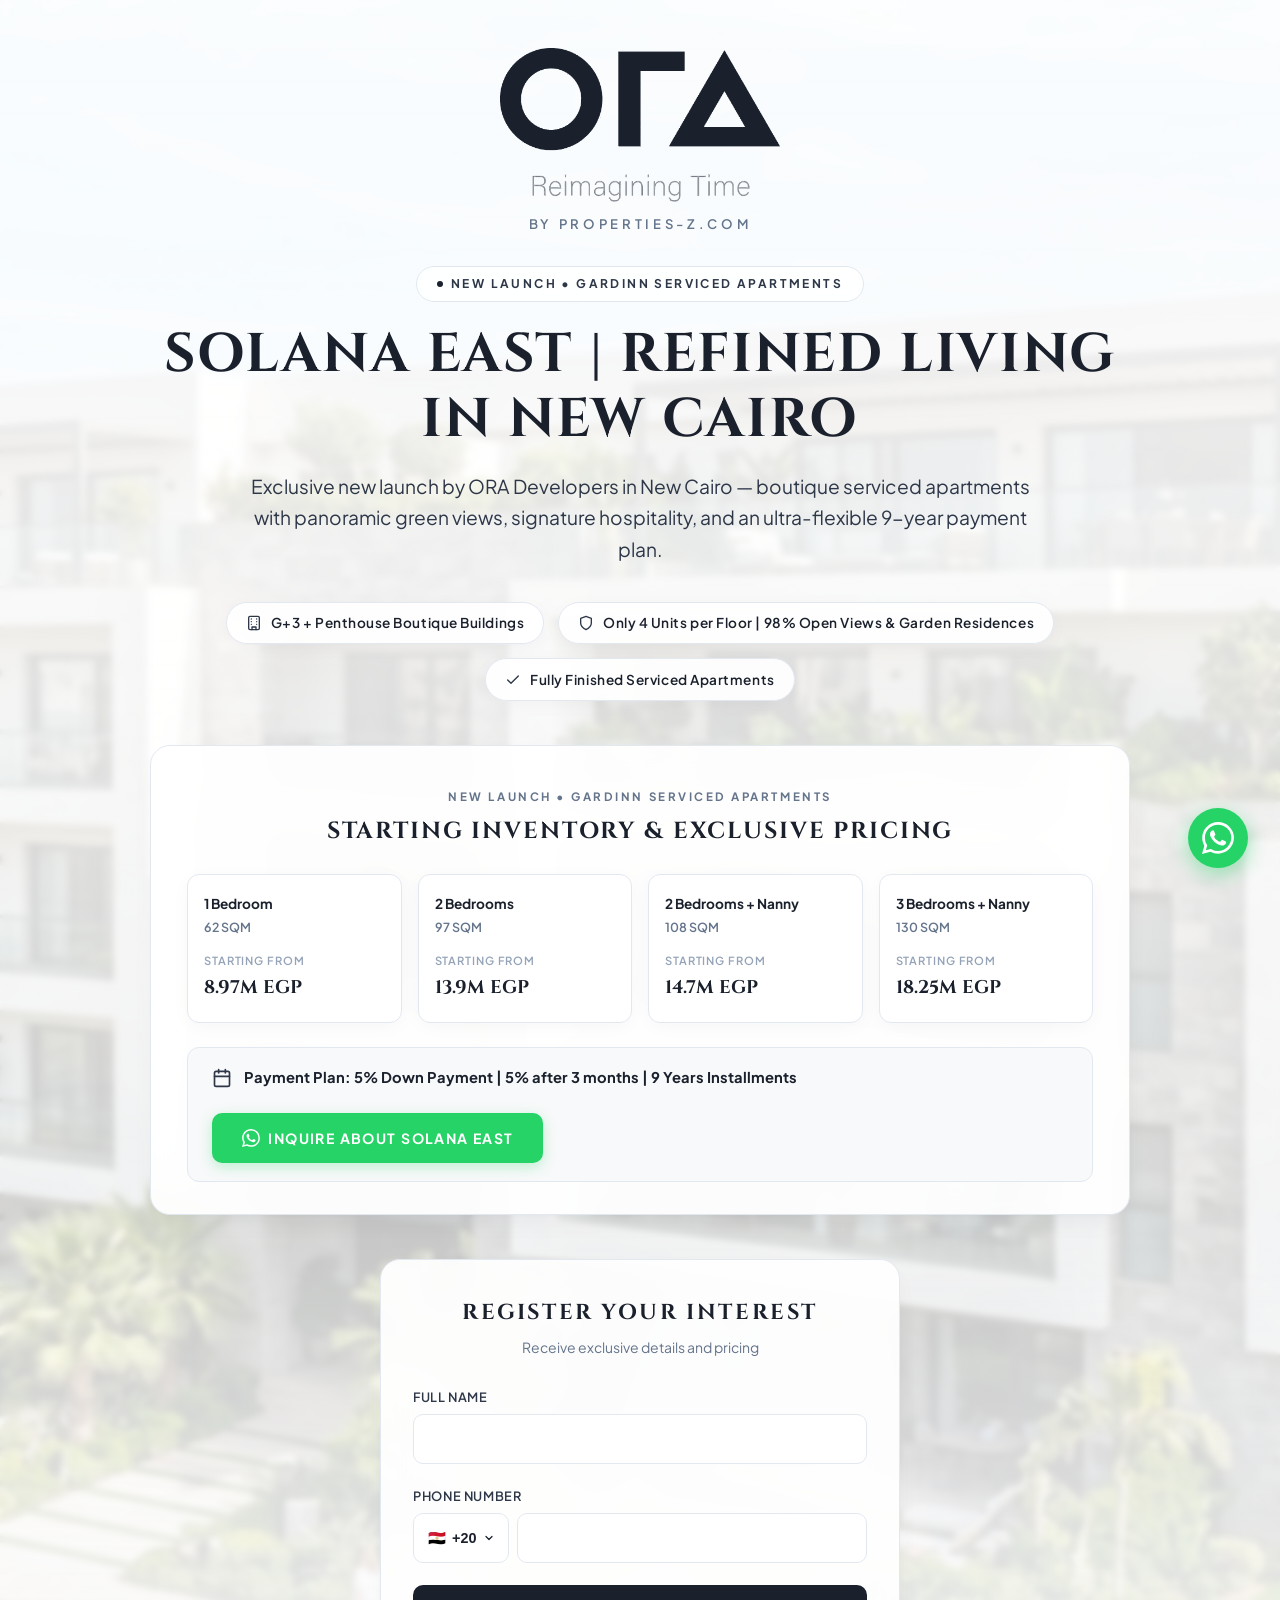
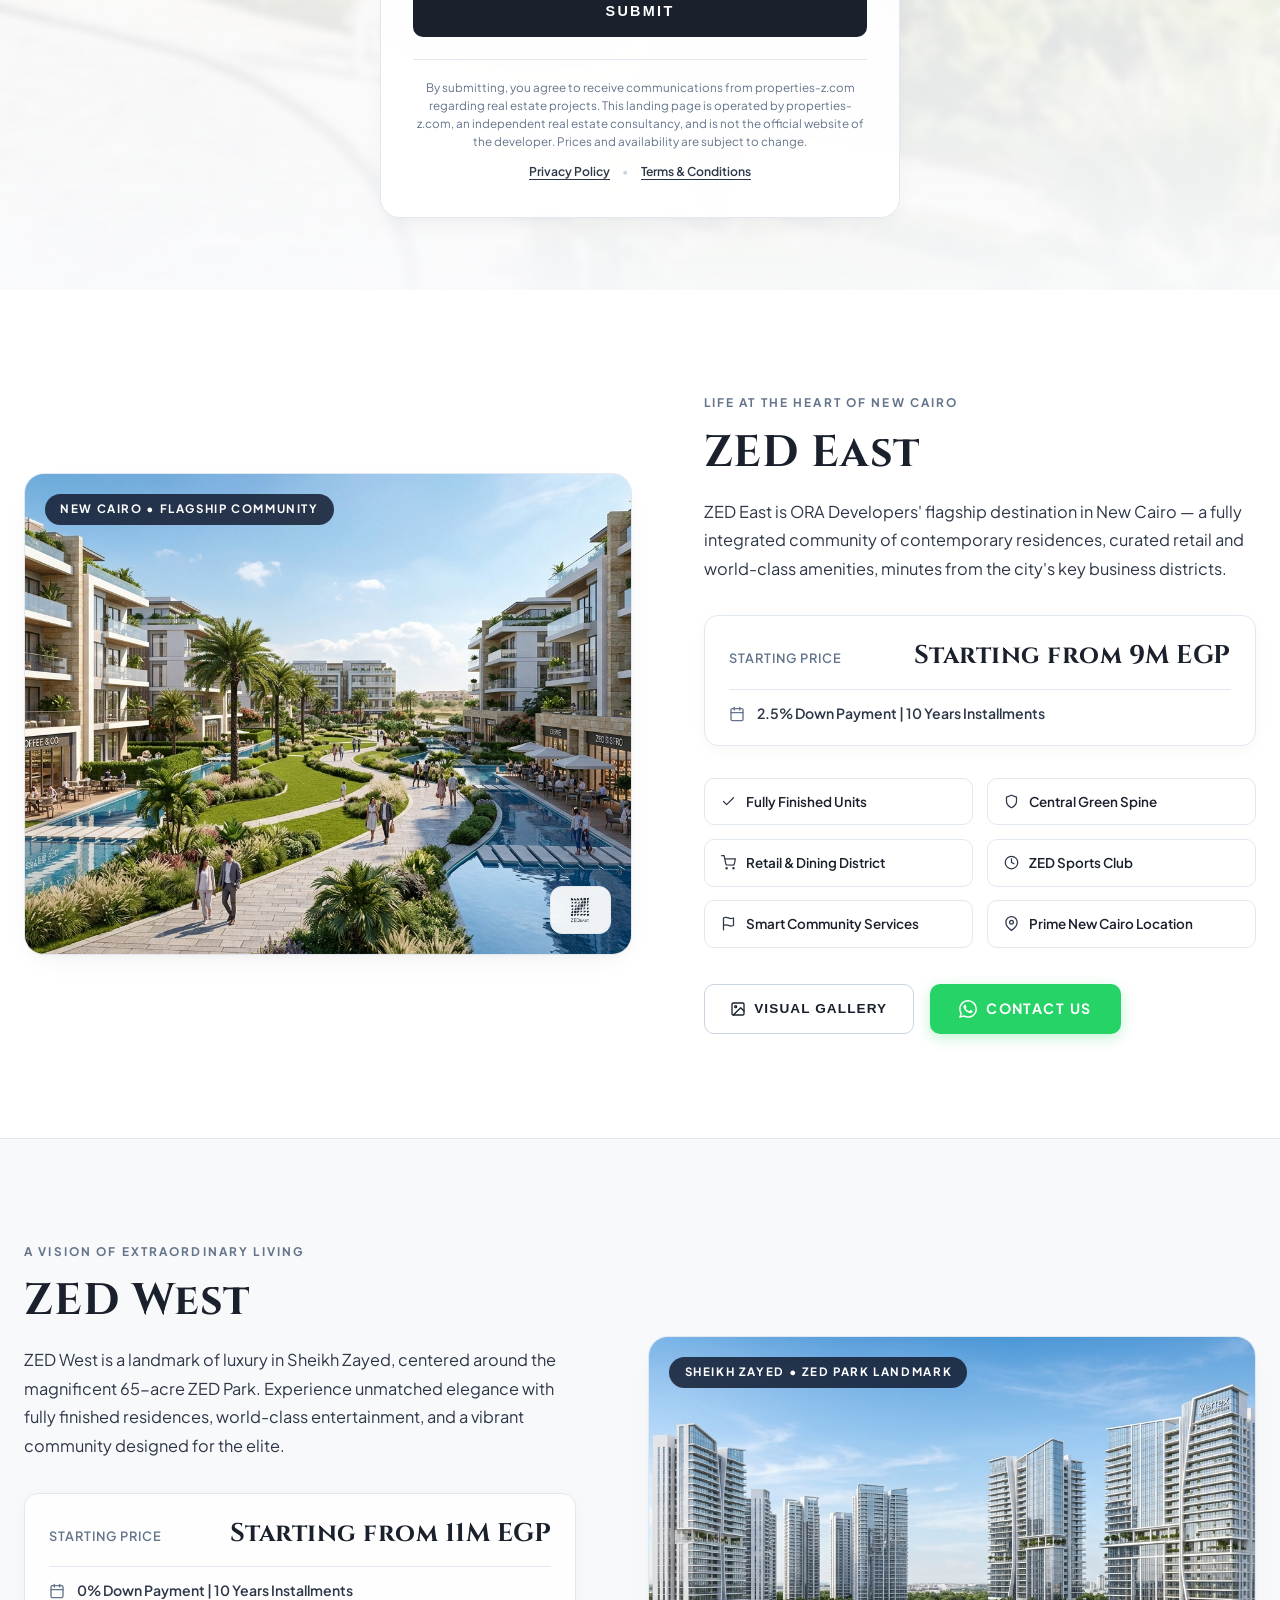
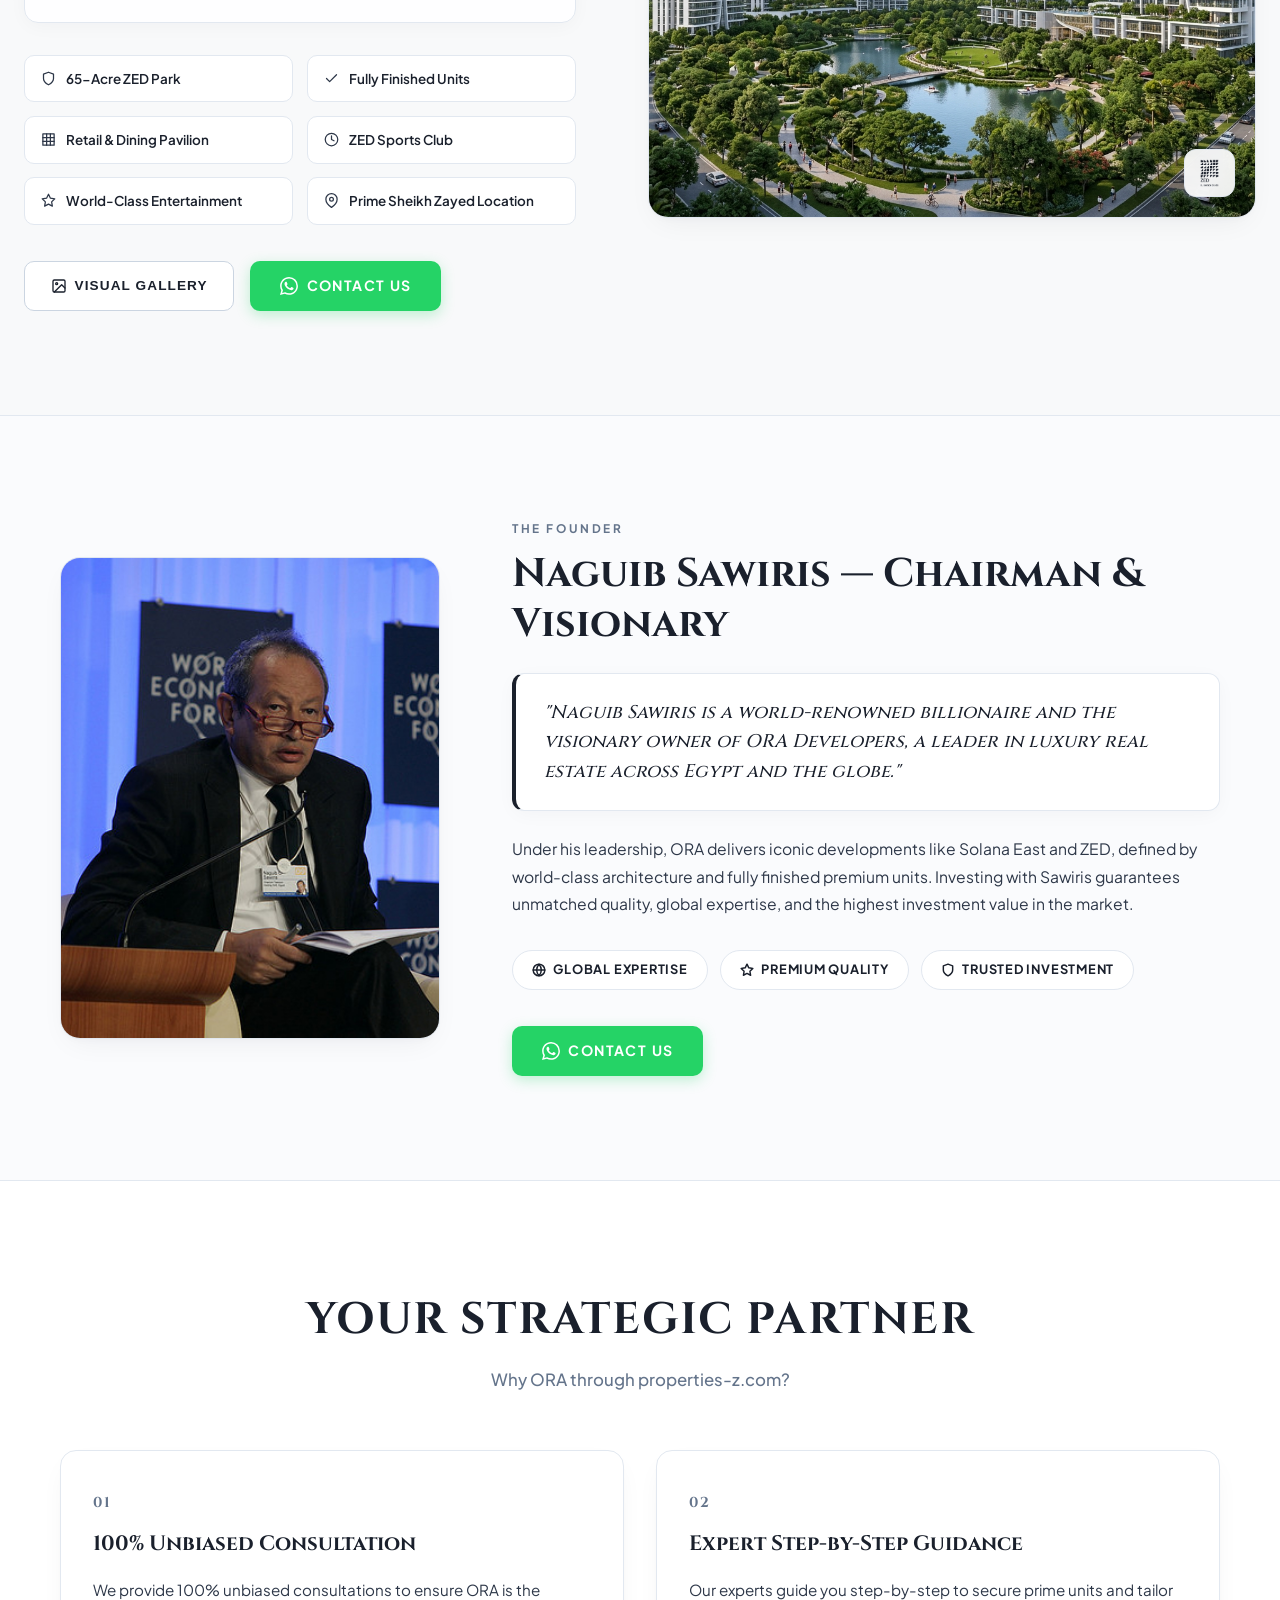
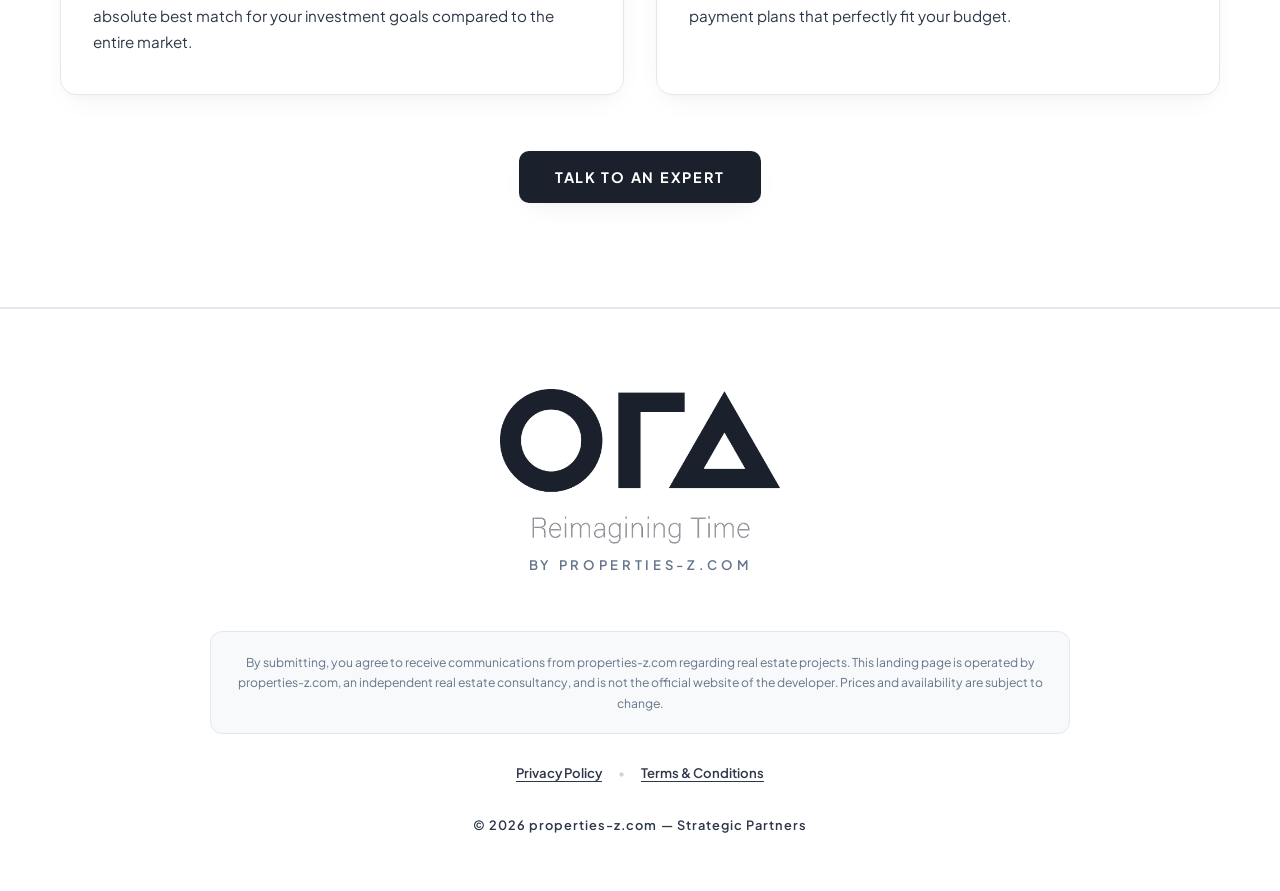
==== commit fafbba37: "Setup Google tag (gtag.js) AW-17705943670 and event tracking" ====
--- a/index.html
+++ b/index.html
@@ -1,6 +1,16 @@
 <!DOCTYPE html>
 <html lang="en">
 <head>
+  <!-- Google tag (gtag.js) -->
+  <script async src="https://www.googletagmanager.com/gtag/js?id=AW-17705943670"></script>
+  <script>
+    window.dataLayer = window.dataLayer || [];
+    function gtag(){dataLayer.push(arguments);}
+    gtag('js', new Date());
+
+    gtag('config', 'AW-17705943670');
+  </script>
+
   <meta charset="UTF-8">
   <meta name="viewport" content="width=device-width, initial-scale=1.0">
   <title>ORA Developers | Solana East Gardinn, ZED East &amp; ZED West — By properties-z.com</title>
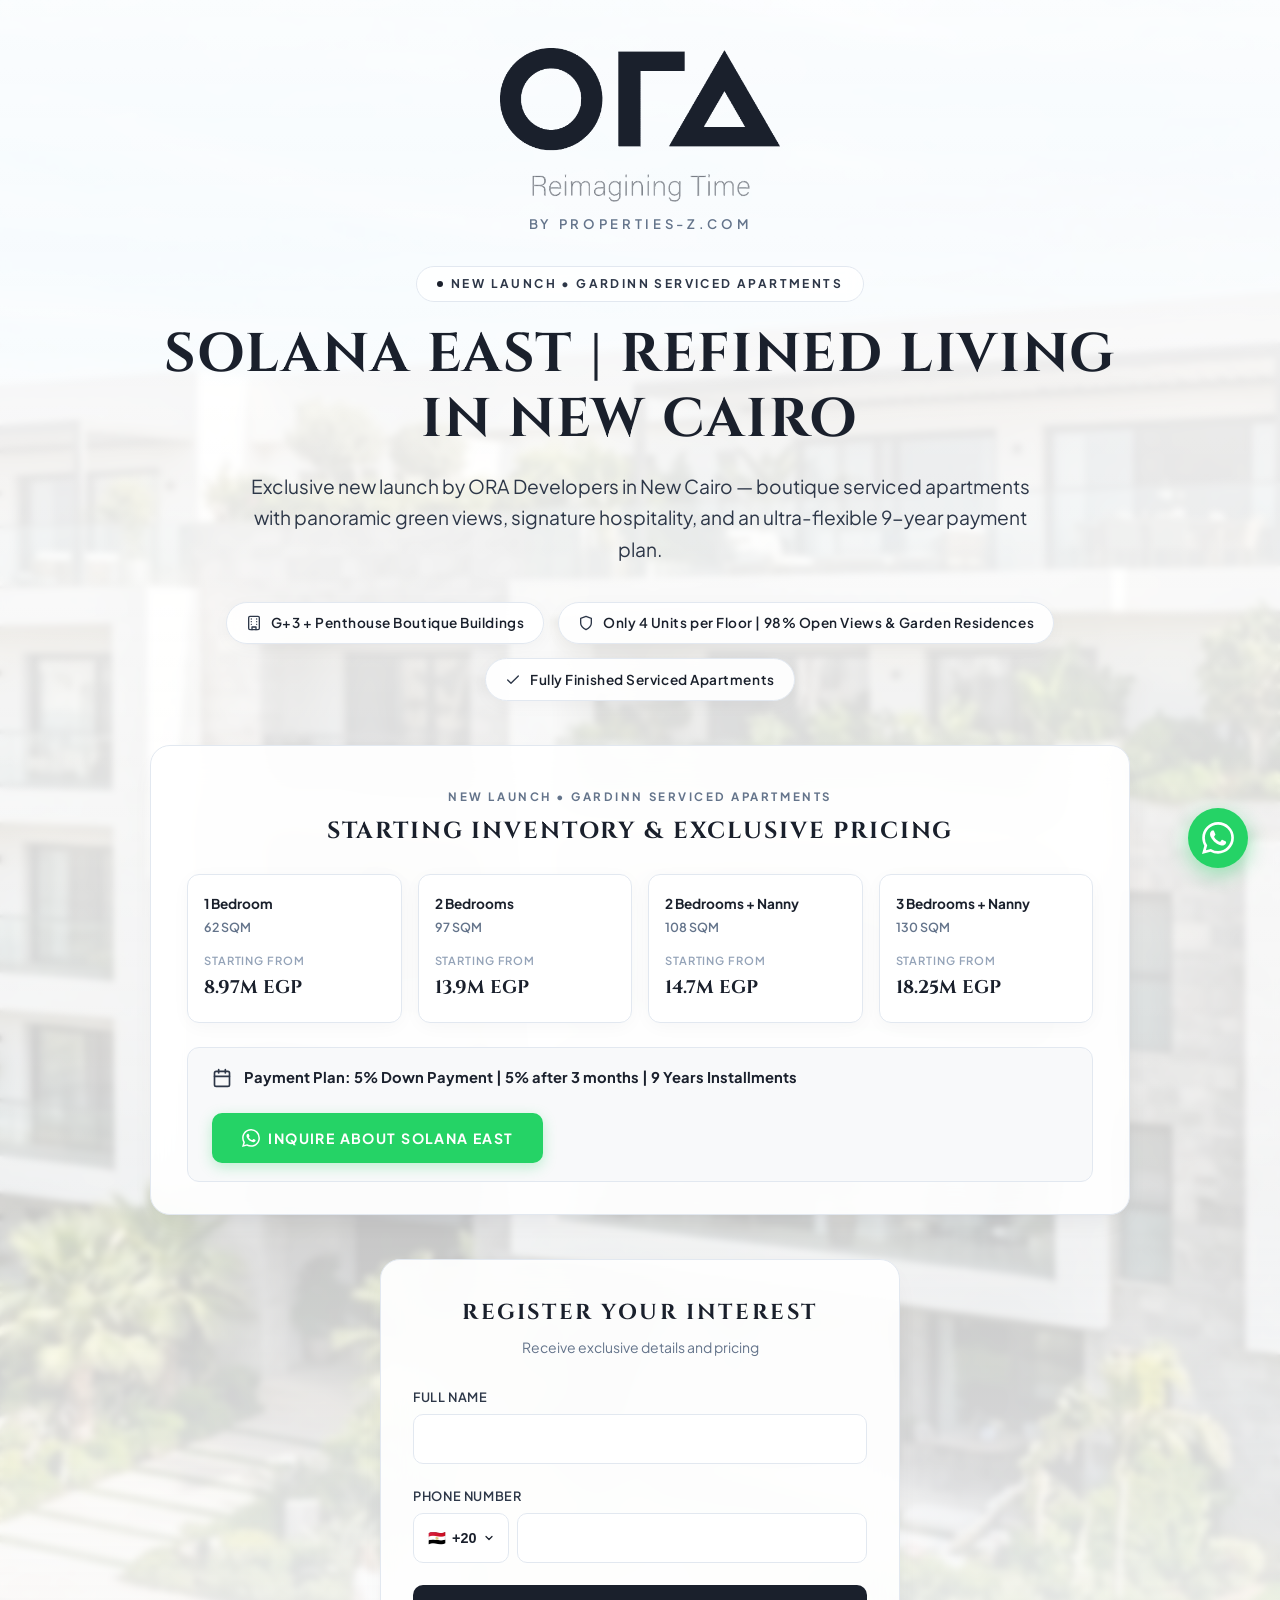
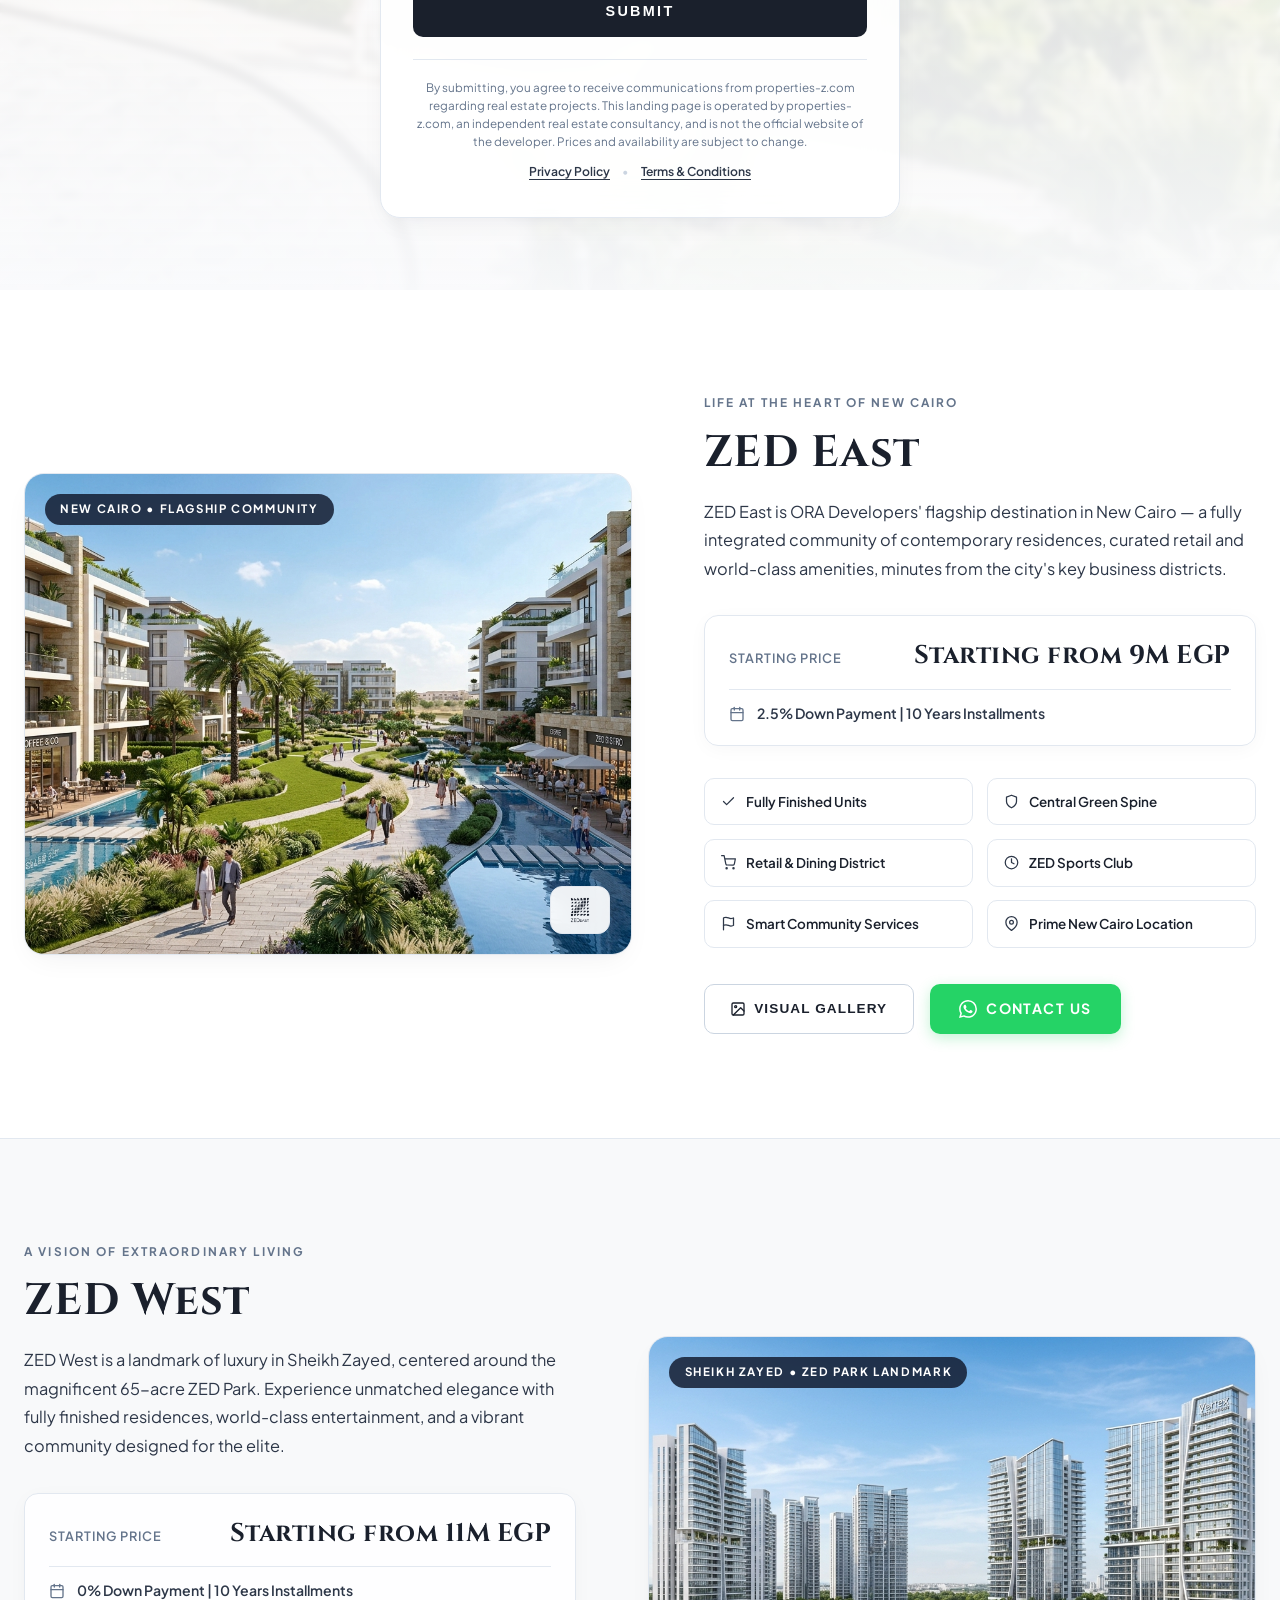
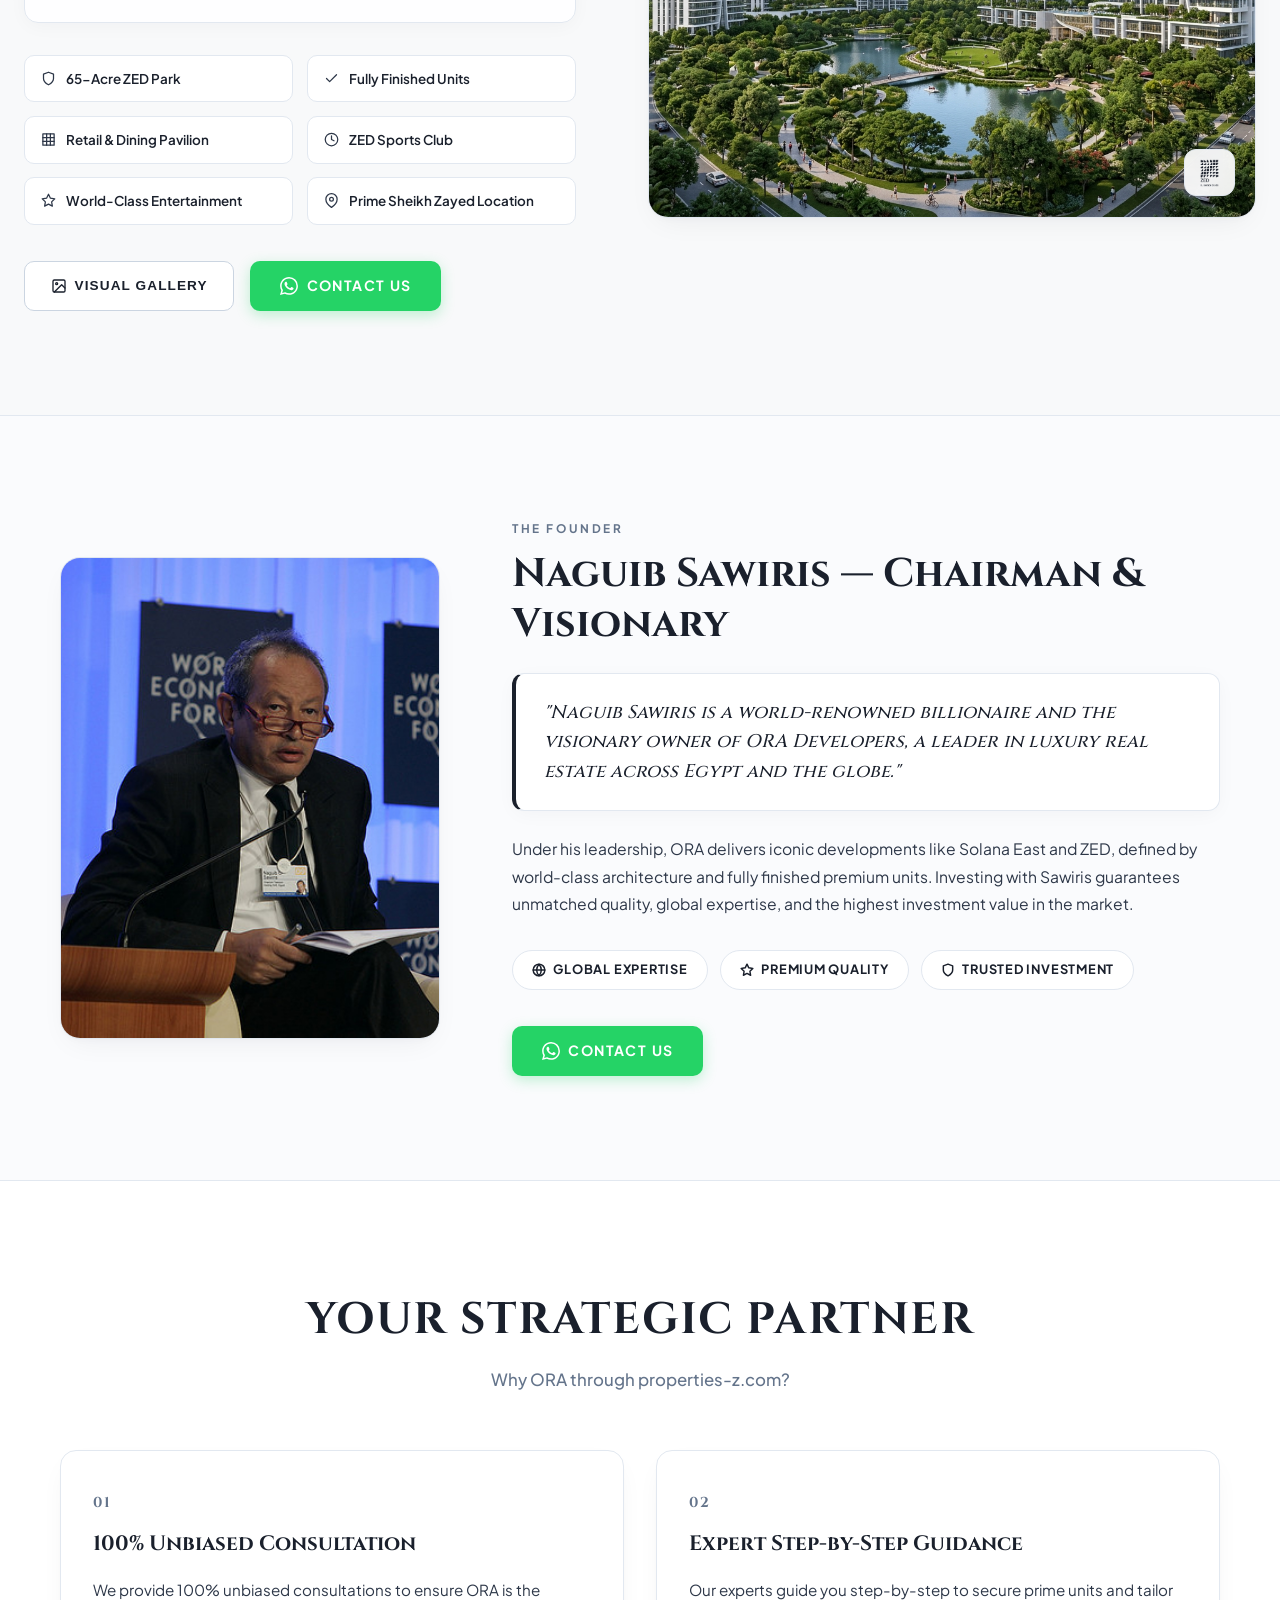
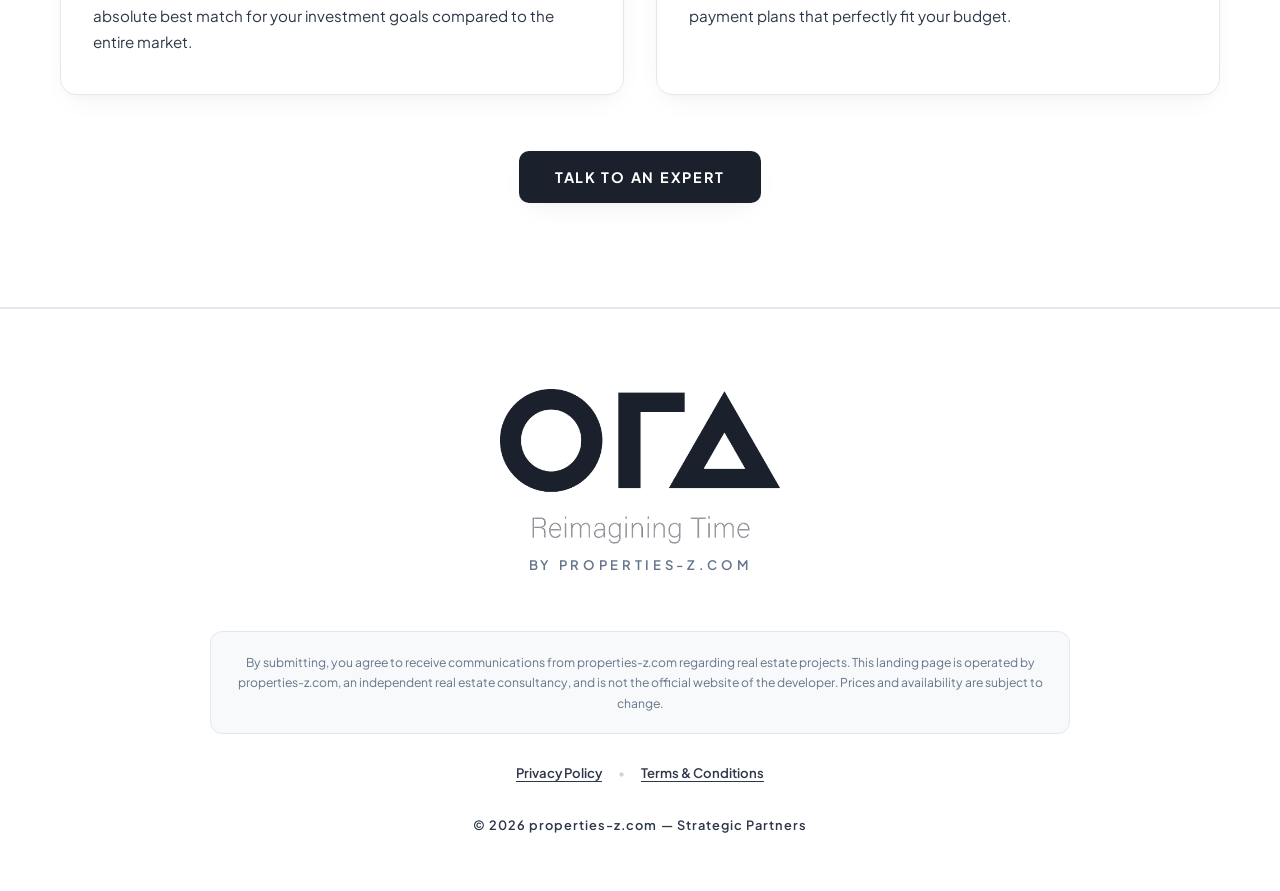
==== commit b9f0b853: "Unify conversion tracking with gtag_report_conversion on form submit and all WhatsApp buttons" ====
--- a/index.html
+++ b/index.html
@@ -9,6 +9,23 @@
     gtag('js', new Date());
 
     gtag('config', 'AW-17705943670');
+  </script>
+
+  <!-- Event snippet for Outbound click Call Tracking conversion page
+  In your html page, add the snippet and call gtag_report_conversion when someone clicks on the chosen link or button. -->
+  <script>
+  function gtag_report_conversion(url) {
+    var callback = function () {
+      if (typeof(url) != 'undefined') {
+        window.location = url;
+      }
+    };
+    gtag('event', 'conversion', {
+        'send_to': 'AW-17705943670/XkReCJXR_LobEPaE7fpB',
+        'event_callback': callback
+    });
+    return false;
+  }
   </script>
 
   <meta charset="UTF-8">
@@ -156,7 +173,7 @@
             <span>Payment Plan: 5% Down Payment | 5% after 3 months | 9 Years Installments</span>
           </div>
 
-          <a href="https://wa.me/201033373331?text=Hello%2C%20I%20would%20like%20to%20inquire%20about%20Solana%20East%20Gardinn" target="_blank" rel="noopener noreferrer" class="btn-whatsapp-cta">
+          <a href="https://wa.me/201033373331?text=Hello%2C%20I%20would%20like%20to%20inquire%20about%20Solana%20East%20Gardinn" onclick="return gtag_report_conversion(this.href);" target="_blank" rel="noopener noreferrer" class="btn-whatsapp-cta">
             <svg viewBox="0 0 24 24">
               <path d="M17.472 14.382c-.297-.149-1.758-.867-2.03-.967-.273-.099-.471-.148-.67.15-.197.297-.767.966-.94 1.164-.173.199-.347.223-.644.075-.297-.15-1.255-.463-2.39-1.475-.883-.788-1.48-1.761-1.653-2.059-.173-.297-.018-.458.13-.606.134-.133.298-.347.446-.52.149-.174.198-.298.298-.497.099-.198.05-.371-.025-.52-.075-.149-.669-1.612-.916-2.207-.242-.579-.487-.5-.669-.51-.173-.008-.371-.01-.57-.01-.198 0-.52.074-.792.372-.272.297-1.04 1.016-1.04 2.479 0 1.462 1.065 2.875 1.213 3.074.149.198 2.096 3.2 5.077 4.487.709.306 1.262.489 1.694.625.712.227 1.36.195 1.871.118.571-.085 1.758-.719 2.006-1.413.248-.694.248-1.289.173-1.413-.074-.124-.272-.198-.57-.347m-5.421 7.403h-.004a9.87 9.87 0 01-5.031-1.378l-.361-.214-3.741.982.998-3.648-.235-.374a9.86 9.86 0 01-1.51-5.26c.001-5.45 4.436-9.884 9.888-9.884 2.64 0 5.122 1.03 6.988 2.898a9.825 9.825 0 012.893 6.994c-.003 5.45-4.437 9.884-9.885 9.884m8.413-18.297A11.815 11.815 0 0012.05 0C5.495 0 .16 5.335.157 11.892c0 2.096.547 4.142 1.588 5.945L0 24l6.335-1.662c1.746.953 3.71 1.455 5.711 1.456h.005c6.554 0 11.89-5.335 11.893-11.893a11.821 11.821 0 00-3.48-8.414z"/>
             </svg>
@@ -333,7 +350,7 @@
             Visual Gallery
           </button>
 
-          <a href="https://wa.me/201033373331?text=Hello%2C%20I%20would%20like%20to%20inquire%20about%20ZED%20East" target="_blank" rel="noopener noreferrer" class="btn-whatsapp-cta">
+          <a href="https://wa.me/201033373331?text=Hello%2C%20I%20would%20like%20to%20inquire%20about%20ZED%20East" onclick="return gtag_report_conversion(this.href);" target="_blank" rel="noopener noreferrer" class="btn-whatsapp-cta">
             <svg viewBox="0 0 24 24">
               <path d="M17.472 14.382c-.297-.149-1.758-.867-2.03-.967-.273-.099-.471-.148-.67.15-.197.297-.767.966-.94 1.164-.173.199-.347.223-.644.075-.297-.15-1.255-.463-2.39-1.475-.883-.788-1.48-1.761-1.653-2.059-.173-.297-.018-.458.13-.606.134-.133.298-.347.446-.52.149-.174.198-.298.298-.497.099-.198.05-.371-.025-.52-.075-.149-.669-1.612-.916-2.207-.242-.579-.487-.5-.669-.51-.173-.008-.371-.01-.57-.01-.198 0-.52.074-.792.372-.272.297-1.04 1.016-1.04 2.479 0 1.462 1.065 2.875 1.213 3.074.149.198 2.096 3.2 5.077 4.487.709.306 1.262.489 1.694.625.712.227 1.36.195 1.871.118.571-.085 1.758-.719 2.006-1.413.248-.694.248-1.289.173-1.413-.074-.124-.272-.198-.57-.347m-5.421 7.403h-.004a9.87 9.87 0 01-5.031-1.378l-.361-.214-3.741.982.998-3.648-.235-.374a9.86 9.86 0 01-1.51-5.26c.001-5.45 4.436-9.884 9.888-9.884 2.64 0 5.122 1.03 6.988 2.898a9.825 9.825 0 012.893 6.994c-.003 5.45-4.437 9.884-9.885 9.884m8.413-18.297A11.815 11.815 0 0012.05 0C5.495 0 .16 5.335.157 11.892c0 2.096.547 4.142 1.588 5.945L0 24l6.335-1.662c1.746.953 3.71 1.455 5.711 1.456h.005c6.554 0 11.89-5.335 11.893-11.893a11.821 11.821 0 00-3.48-8.414z"/>
             </svg>
@@ -443,7 +460,7 @@
             Visual Gallery
           </button>
 
-          <a href="https://wa.me/201033373331?text=Hello%2C%20I%20would%20like%20to%20inquire%20about%20ZED%20West" target="_blank" rel="noopener noreferrer" class="btn-whatsapp-cta">
+          <a href="https://wa.me/201033373331?text=Hello%2C%20I%20would%20like%20to%20inquire%20about%20ZED%20West" onclick="return gtag_report_conversion(this.href);" target="_blank" rel="noopener noreferrer" class="btn-whatsapp-cta">
             <svg viewBox="0 0 24 24">
               <path d="M17.472 14.382c-.297-.149-1.758-.867-2.03-.967-.273-.099-.471-.148-.67.15-.197.297-.767.966-.94 1.164-.173.199-.347.223-.644.075-.297-.15-1.255-.463-2.39-1.475-.883-.788-1.48-1.761-1.653-2.059-.173-.297-.018-.458.13-.606.134-.133.298-.347.446-.52.149-.174.198-.298.298-.497.099-.198.05-.371-.025-.52-.075-.149-.669-1.612-.916-2.207-.242-.579-.487-.5-.669-.51-.173-.008-.371-.01-.57-.01-.198 0-.52.074-.792.372-.272.297-1.04 1.016-1.04 2.479 0 1.462 1.065 2.875 1.213 3.074.149.198 2.096 3.2 5.077 4.487.709.306 1.262.489 1.694.625.712.227 1.36.195 1.871.118.571-.085 1.758-.719 2.006-1.413.248-.694.248-1.289.173-1.413-.074-.124-.272-.198-.57-.347m-5.421 7.403h-.004a9.87 9.87 0 01-5.031-1.378l-.361-.214-3.741.982.998-3.648-.235-.374a9.86 9.86 0 01-1.51-5.26c.001-5.45 4.436-9.884 9.888-9.884 2.64 0 5.122 1.03 6.988 2.898a9.825 9.825 0 012.893 6.994c-.003 5.45-4.437 9.884-9.885 9.884m8.413-18.297A11.815 11.815 0 0012.05 0C5.495 0 .16 5.335.157 11.892c0 2.096.547 4.142 1.588 5.945L0 24l6.335-1.662c1.746.953 3.71 1.455 5.711 1.456h.005c6.554 0 11.89-5.335 11.893-11.893a11.821 11.821 0 00-3.48-8.414z"/>
             </svg>
@@ -513,7 +530,7 @@
         </div>
 
         <div>
-          <a href="https://wa.me/201033373331?text=Hello%2C%20I%20would%20like%20to%20inquire%20about%20ORA%20Developers%20projects" target="_blank" rel="noopener noreferrer" class="btn-whatsapp-cta">
+          <a href="https://wa.me/201033373331?text=Hello%2C%20I%20would%20like%20to%20inquire%20about%20ORA%20Developers%20projects" onclick="return gtag_report_conversion(this.href);" target="_blank" rel="noopener noreferrer" class="btn-whatsapp-cta">
             <svg viewBox="0 0 24 24">
               <path d="M17.472 14.382c-.297-.149-1.758-.867-2.03-.967-.273-.099-.471-.148-.67.15-.197.297-.767.966-.94 1.164-.173.199-.347.223-.644.075-.297-.15-1.255-.463-2.39-1.475-.883-.788-1.48-1.761-1.653-2.059-.173-.297-.018-.458.13-.606.134-.133.298-.347.446-.52.149-.174.198-.298.298-.497.099-.198.05-.371-.025-.52-.075-.149-.669-1.612-.916-2.207-.242-.579-.487-.5-.669-.51-.173-.008-.371-.01-.57-.01-.198 0-.52.074-.792.372-.272.297-1.04 1.016-1.04 2.479 0 1.462 1.065 2.875 1.213 3.074.149.198 2.096 3.2 5.077 4.487.709.306 1.262.489 1.694.625.712.227 1.36.195 1.871.118.571-.085 1.758-.719 2.006-1.413.248-.694.248-1.289.173-1.413-.074-.124-.272-.198-.57-.347m-5.421 7.403h-.004a9.87 9.87 0 01-5.031-1.378l-.361-.214-3.741.982.998-3.648-.235-.374a9.86 9.86 0 01-1.51-5.26c.001-5.45 4.436-9.884 9.888-9.884 2.64 0 5.122 1.03 6.988 2.898a9.825 9.825 0 012.893 6.994c-.003 5.45-4.437 9.884-9.885 9.884m8.413-18.297A11.815 11.815 0 0012.05 0C5.495 0 .16 5.335.157 11.892c0 2.096.547 4.142 1.588 5.945L0 24l6.335-1.662c1.746.953 3.71 1.455 5.711 1.456h.005c6.554 0 11.89-5.335 11.893-11.893a11.821 11.821 0 00-3.48-8.414z"/>
             </svg>
@@ -559,7 +576,7 @@
       </div>
 
       <div class="partner-cta-wrap">
-        <a href="https://wa.me/201033373331?text=Hello%2C%20I%20would%20like%20to%20consult%20with%20an%20expert%20about%20ORA%20Developers" target="_blank" rel="noopener noreferrer" class="btn-expert-cta">
+        <a href="https://wa.me/201033373331?text=Hello%2C%20I%20would%20like%20to%20consult%20with%20an%20expert%20about%20ORA%20Developers" onclick="return gtag_report_conversion(this.href);" target="_blank" rel="noopener noreferrer" class="btn-expert-cta">
           Talk to an Expert
         </a>
       </div>
@@ -607,7 +624,7 @@
        FLOATING WHATSAPP BUTTON (ROUND GREEN ICON-ONLY BUTTON)
        Linking directly to +201033373331 (No text labels)
        ========================================================================= -->
-  <a href="https://wa.me/201033373331" target="_blank" rel="noopener noreferrer" class="floating-whatsapp-btn" aria-label="Chat on WhatsApp">
+  <a href="https://wa.me/201033373331" onclick="return gtag_report_conversion(this.href);" target="_blank" rel="noopener noreferrer" class="floating-whatsapp-btn" aria-label="Chat on WhatsApp">
     <svg viewBox="0 0 24 24">
       <path d="M17.472 14.382c-.297-.149-1.758-.867-2.03-.967-.273-.099-.471-.148-.67.15-.197.297-.767.966-.94 1.164-.173.199-.347.223-.644.075-.297-.15-1.255-.463-2.39-1.475-.883-.788-1.48-1.761-1.653-2.059-.173-.297-.018-.458.13-.606.134-.133.298-.347.446-.52.149-.174.198-.298.298-.497.099-.198.05-.371-.025-.52-.075-.149-.669-1.612-.916-2.207-.242-.579-.487-.5-.669-.51-.173-.008-.371-.01-.57-.01-.198 0-.52.074-.792.372-.272.297-1.04 1.016-1.04 2.479 0 1.462 1.065 2.875 1.213 3.074.149.198 2.096 3.2 5.077 4.487.709.306 1.262.489 1.694.625.712.227 1.36.195 1.871.118.571-.085 1.758-.719 2.006-1.413.248-.694.248-1.289.173-1.413-.074-.124-.272-.198-.57-.347m-5.421 7.403h-.004a9.87 9.87 0 01-5.031-1.378l-.361-.214-3.741.982.998-3.648-.235-.374a9.86 9.86 0 01-1.51-5.26c.001-5.45 4.436-9.884 9.888-9.884 2.64 0 5.122 1.03 6.988 2.898a9.825 9.825 0 012.893 6.994c-.003 5.45-4.437 9.884-9.885 9.884m8.413-18.297A11.815 11.815 0 0012.05 0C5.495 0 .16 5.335.157 11.892c0 2.096.547 4.142 1.588 5.945L0 24l6.335-1.662c1.746.953 3.71 1.455 5.711 1.456h.005c6.554 0 11.89-5.335 11.893-11.893a11.821 11.821 0 00-3.48-8.414z"/>
     </svg>
@@ -630,7 +647,7 @@
       </p>
 
       <div style="display: flex; flex-direction: column; gap: 0.75rem;">
-        <a id="modalWhatsAppBtn" href="https://wa.me/201033373331" target="_blank" rel="noopener noreferrer" class="btn-whatsapp-cta">
+        <a id="modalWhatsAppBtn" href="https://wa.me/201033373331" onclick="return gtag_report_conversion(this.href);" target="_blank" rel="noopener noreferrer" class="btn-whatsapp-cta">
           <svg viewBox="0 0 24 24">
             <path d="M17.472 14.382c-.297-.149-1.758-.867-2.03-.967-.273-.099-.471-.148-.67.15-.197.297-.767.966-.94 1.164-.173.199-.347.223-.644.075-.297-.15-1.255-.463-2.39-1.475-.883-.788-1.48-1.761-1.653-2.059-.173-.297-.018-.458.13-.606.134-.133.298-.347.446-.52.149-.174.198-.298.298-.497.099-.198.05-.371-.025-.52-.075-.149-.669-1.612-.916-2.207-.242-.579-.487-.5-.669-.51-.173-.008-.371-.01-.57-.01-.198 0-.52.074-.792.372-.272.297-1.04 1.016-1.04 2.479 0 1.462 1.065 2.875 1.213 3.074.149.198 2.096 3.2 5.077 4.487.709.306 1.262.489 1.694.625.712.227 1.36.195 1.871.118.571-.085 1.758-.719 2.006-1.413.248-.694.248-1.289.173-1.413-.074-.124-.272-.198-.57-.347m-5.421 7.403h-.004a9.87 9.87 0 01-5.031-1.378l-.361-.214-3.741.982.998-3.648-.235-.374a9.86 9.86 0 01-1.51-5.26c.001-5.45 4.436-9.884 9.888-9.884 2.64 0 5.122 1.03 6.988 2.898a9.825 9.825 0 012.893 6.994c-.003 5.45-4.437 9.884-9.885 9.884m8.413-18.297A11.815 11.815 0 0012.05 0C5.495 0 .16 5.335.157 11.892c0 2.096.547 4.142 1.588 5.945L0 24l6.335-1.662c1.746.953 3.71 1.455 5.711 1.456h.005c6.554 0 11.89-5.335 11.893-11.893a11.821 11.821 0 00-3.48-8.414z"/>
           </svg>
